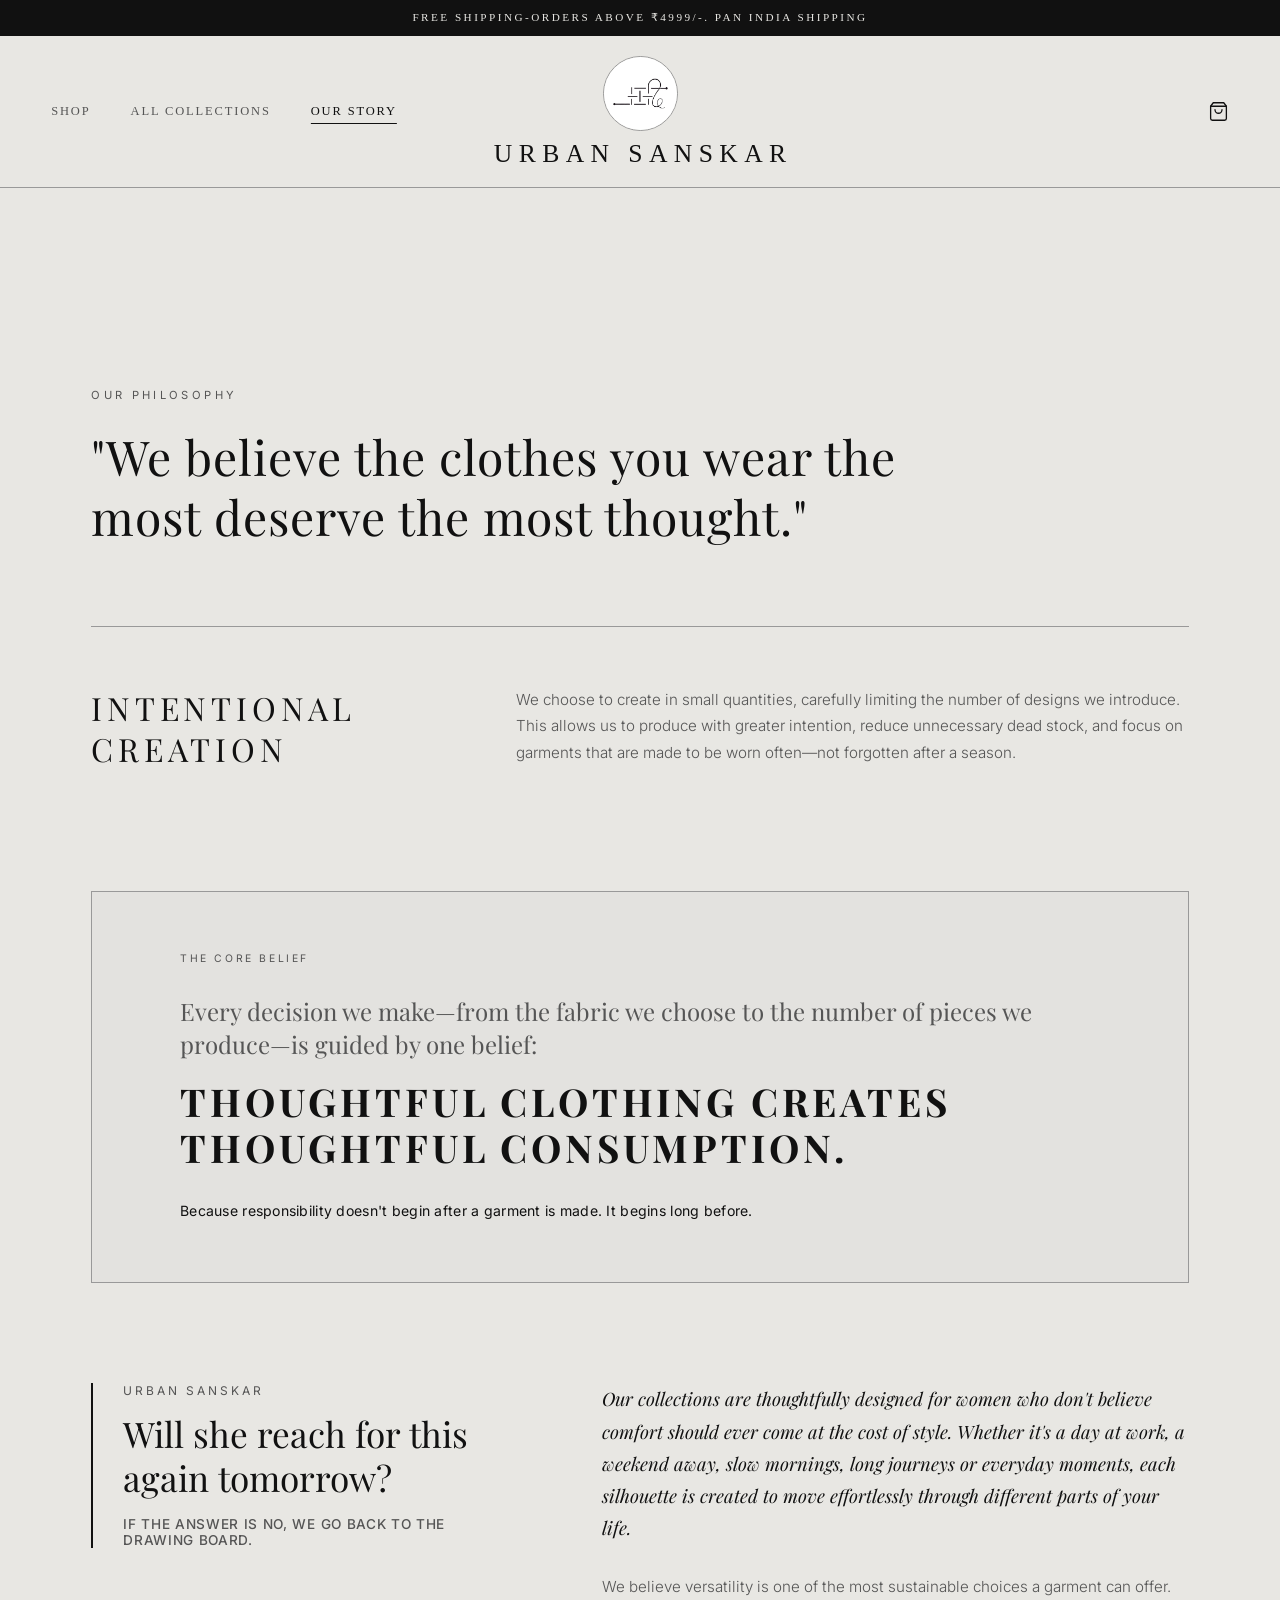
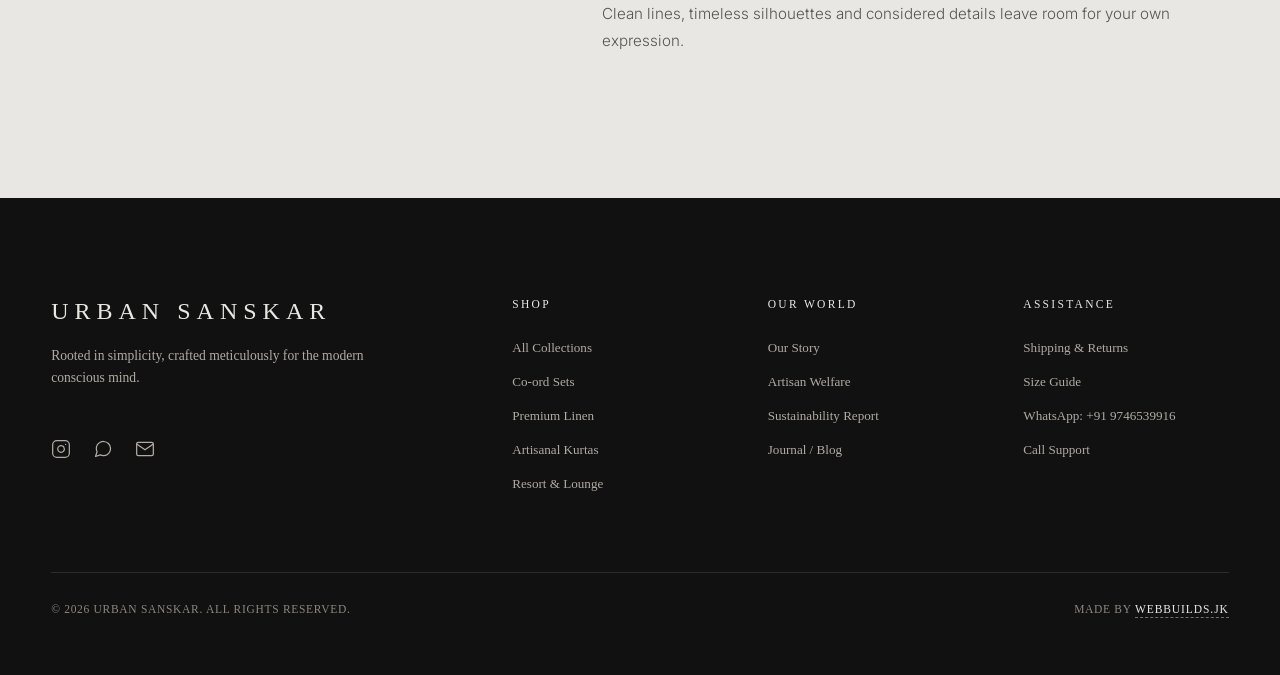
==== about.html @ 0af3c683 "Add files via upload" ====
<!DOCTYPE html>
<html lang="en">

<head>
    <meta charset="UTF-8">
    <meta name="viewport" content="width=device-width, initial-scale=1.0">
    <title>Our Story | Urban Sanskar</title>
    <!-- Core Brand CSS Link (Ensure path is correct) -->
    <link rel="stylesheet" href="style.css">
</head>

<body>

    <!-- 1. Top Luxury Announcement Bar -->
    <div class="announcement-bar">
        <span>FREE SHIPPING-ORDERS ABOVE ₹4999/-. PAN INDIA SHIPPING</span>
    </div>

    <!-- 2. Master Header / Navbar -->
    <header class="main-header">

        <!-- Left Section: Desktop Navigation Links / Mobile Hamburger -->
        <div class="header-col nav-left">
            <!-- Mobile Hamburger (Hidden on Desktop) -->
            <button class="menu-toggle-btn" id="menu-open-btn" aria-label="Open Menu">
                <svg width="24" height="24" viewBox="0 0 24 24" fill="none" stroke="currentColor" stroke-width="1.2">
                    <line x1="4" y1="7" x2="20" y2="7"></line>
                    <line x1="4" y1="12" x2="20" y2="12"></line>
                    <line x1="4" y1="17" x2="20" y2="17"></line>
                </svg>
            </button>

            <!-- Desktop Menu -->
            <nav class="desktop-nav">
                <a href="index.html" class="nav-link">Shop</a>
                <a href="collections.html" class="nav-link">All Collections</a>
                <a href="about.html" class="nav-link active">Our Story</a>
            </nav>
        </div>

        <!-- Center Section: Stacked Circle Logo & Brand Name -->
        <div class="header-col nav-center">
            <div class="brand-identity">
                <div class="logo-circle-container">
                    <img src="logo.jpg" alt="Urban Sanskar Logo" class="brand-logo-img"
                        onerror="this.style.display='none'">
                </div>
                <h1 class="brand-name">URBAN SANSKAR</h1>
            </div>
        </div>

        <!-- Right Section: Clean Single Cart Action Handle -->
        <div class="header-col nav-right">
            <a href="cart.html" class="icon-action-btn cart-toggle-handle" aria-label="Open Shopping Cart"
                style="text-decoration: none; color: inherit; position: relative; display: inline-flex; align-items: center; justify-content: center; background: none; border: none; padding: 0; cursor: pointer;">
                <svg width="21" height="21" viewBox="0 0 24 24" fill="none" stroke="currentColor" stroke-width="1.5"
                    stroke-linecap="round" stroke-linejoin="round">
                    <path d="M6 2L3 6v14a2 2 0 0 0 2 2h14a2 2 0 0 0 2-2V6l-3-4z"></path>
                    <line x1="3" y1="6" x2="21" y2="6"></line>
                    <path d="M16 10a4 4 0 0 1-8 0"></path>
                </svg>
                <span class="cart-badge-dot">0</span>
            </a>
        </div>
    </header>

    <!-- 3. Premium Left-Side Slide Mobile Drawer Overlay Structure -->
    <div class="mobile-drawer-overlay" id="mobile-drawer-overlay"></div>
    <div class="mobile-navigation-drawer" id="mobile-nav-drawer">
        <div class="drawer-header">
            <span class="drawer-title">Menu</span>
            <button class="close-drawer-btn" id="menu-close-btn" aria-label="Close Menu">
                <svg width="24" height="24" viewBox="0 0 24 24" fill="none" stroke="currentColor" stroke-width="1.2">
                    <line x1="18" y1="6" x2="6" y2="18"></line>
                    <line x1="6" y1="6" x2="18" y2="18"></line>
                </svg>
            </button>
        </div>
        <nav class="drawer-links-box">
            <a href="index.html" class="drawer-link">Shop</a>
            <a href="collections.html" class="drawer-link">All Collections</a>
            <a href="about.html" class="drawer-link active">Our Story</a>
            <a href="shipping-returns.html" class="drawer-link">Shipping & Returns</a>
            <a href="size-guide.html" class="drawer-link">Size Guide</a>
        </nav>
        <div class="drawer-footer">
            <p>Rooted in simplicity, crafted for luxury.</p>
        </div>
    </div>

    <!-- MAIN EDITORIAL CONTENT -->
    <main class="about-page-workspace">

        <!-- SECTION 1: EMOTIVE HERO HEADER -->
        <section class="about-hero-editorial-zone">
            <span class="editorial-micro-tag">Our Philosophy</span>
            <h1 class="about-hero-bold-statement">
                "We believe the clothes you wear the most deserve the most thought."
            </h1>
        </section>

        <hr class="editorial-divider">

        <!-- SECTION 2: THE QUANTITY GRID (Asymmetric Text Split Layout) -->
        <section class="about-split-grid-block">
            <div class="grid-left-meta-title">
                <h2>Intentional<br>Creation</h2>
            </div>
            <div class="grid-right-narrative-content">
                <p class="story-body-main-p">
                    We choose to create in small quantities, carefully limiting the number of designs we introduce. This
                    allows us to produce with greater intention, reduce unnecessary dead stock, and focus on garments
                    that are made to be worn often—not forgotten after a season.
                </p>
            </div>
        </section>

        <!-- SECTION 3: THE CORE MANIFESTO (Bold Visual Callout) -->
        <section class="about-manifesto-banner-zone">
            <div class="manifesto-card-frame">
                <span class="manifesto-anchor-label">The Core Belief</span>
                <h3 class="manifesto-core-phrase">
                    Every decision we make—from the fabric we choose to the number of pieces we produce—is guided by one
                    belief:
                </h3>
                <h2 class="manifesto-highlight-punchline">
                    Thoughtful clothing creates thoughtful consumption.
                </h2>
                <p class="manifesto-sub-footer-text">
                    Because responsibility doesn't begin after a garment is made. It begins long before.
                </p>
            </div>
        </section>

        <!-- SECTION 4: THE URBAN SANSKAR QUESTION (Left/Right Contrast Frame) -->
        <section class="about-question-split-container">
            <div class="question-identity-card">
                <span class="brand-signature-callout">Urban Sanskar</span>
                <h2 class="the-daily-question">
                    Will she reach for this again tomorrow?
                </h2>
                <p class="question-action-clause">
                    If the answer is no, we go back to the drawing board.
                </p>
            </div>
            <div class="question-context-narrative">
                <p class="story-body-italic-p">
                    Our collections are thoughtfully designed for women who don't believe comfort should ever come at
                    the cost of style. Whether it's a day at work, a weekend away, slow mornings, long journeys or
                    everyday moments, each silhouette is created to move effortlessly through different parts of your
                    life.
                </p>
                <p class="story-body-main-p">
                    We believe versatility is one of the most sustainable choices a garment can offer. Clean lines,
                    timeless silhouettes and considered details leave room for your own expression.
                </p>
            </div>
        </section>

    </main>

    <footer class="main-footer">
        <div class="footer-grid">

            <div class="footer-col-block brand-brief">
                <h2 class="footer-brand-name">URBAN SANSKAR</h2>
                <p class="footer-tagline">Rooted in simplicity, crafted meticulously for the modern conscious mind.
                </p>

                <div class="footer-social-icons">
                    <a href="https://instagram.com/_urban_sanskar" target="_blank" aria-label="Instagram">
                        <svg width="20" height="20" viewBox="0 0 24 24" fill="none" stroke="currentColor"
                            stroke-width="1.5" stroke-linecap="round" stroke-linejoin="round">
                            <rect x="2" y="2" width="20" height="20" rx="5" ry="5"></rect>
                            <path d="M16 11.37A4 4 0 1 1 12.63 8 4 4 0 0 1 16 11.37z"></path>
                            <line x1="17.5" y1="6.5" x2="17.51" y2="6.5"></line>
                        </svg>
                    </a>

                    <a href="https://wa.me/919746539916" target="_blank" aria-label="WhatsApp">
                        <svg width="20" height="20" viewBox="0 0 24 24" fill="none" stroke="currentColor"
                            stroke-width="1.5" stroke-linecap="round" stroke-linejoin="round">
                            <path
                                d="M21 11.5a8.38 8.38 0 0 1-.9 3.8 8.5 8.5 0 0 1-7.6 4.7 8.38 8.38 0 0 1-3.8-.9L3 21l1.9-5.7a8.38 8.38 0 0 1-.9-3.8 8.5 8.5 0 0 1 4.7-7.6 8.38 8.38 0 0 1 3.8-.9h.5a8.48 8.48 0 0 1 8 8v.5z">
                            </path>
                        </svg>
                    </a>

                    <a href="mailto:info@urbansanskar.in" aria-label="Email">
                        <svg width="20" height="20" viewBox="0 0 24 24" fill="none" stroke="currentColor"
                            stroke-width="1.5" stroke-linecap="round" stroke-linejoin="round">
                            <path d="M4 4h16c1.1 0 2 .9 2 2v12c0 1.1-.9 2-2 2H4c-1.1 0-2-.9-2-2V6c0-1.1.9-2 2-2z">
                            </path>
                            <polyline points="22,6 12,13 2,6"></polyline>
                        </svg>
                    </a>
                </div>
            </div>

            <div class="footer-col-block">
                <h5 class="footer-col-title">Shop</h5>
                <ul class="footer-links-list">
                    <li><a href="collections.html">All Collections</a></li>
                    <!-- Query parameters added to the links -->
                    <li><a href="collections.html?category=coord-sets">Co-ord Sets</a></li>
                    <li><a href="collections.html?category=premium-linen">Premium Linen</a></li>
                    <li><a href="collections.html?category=artisanal-kurtas">Artisanal Kurtas</a></li>
                    <li><a href="collections.html?category=resort-lounge">Resort & Lounge</a></li>
                </ul>
            </div>

            <div class="footer-col-block">
                <h5 class="footer-col-title">Our World</h5>
                <ul class="footer-links-list">
                    <li><a href="about.html">Our Story</a></li>
                    <li><a href="our-world.html#artisans">Artisan Welfare</a></li>
                    <li><a href="our-world.html#sustainability">Sustainability Report</a></li>
                    <li><a href="our-world.html#journal">Journal / Blog</a></li>
                </ul>
            </div>

            <div class="footer-col-block">
                <h5 class="footer-col-title">Assistance</h5>
                <ul class="footer-links-list">
                    <li><a href="shipping-returns.html">Shipping & Returns</a></li>
                    <li><a href="size-guide.html">Size Guide</a></li>
                    <li><a href="https://wa.me/919746539916" target="_blank">WhatsApp: +91 9746539916</a></li>
                    <li><a href="tel:+919746539916">Call Support</a></li>
                </ul>
            </div>

        </div>

        <div class="footer-bottom-bar">
            <p class="footer-copyright">&copy; 2026 Urban Sanskar. All Rights Reserved.</p>
            <p class="footer-agency-credits">
                Made by <a href="https://instagram.com/webbuilds.jk" target="_blank"
                    class="developer-link">webbuilds.jk</a>
            </p>
        </div>
    </footer>


    <script src="app.js"></script>
</body>

</html>
---- style.css ----
/* --- THE ARTISANAL LUXURY DESIGN SYSTEM --- */
@import url('https://fonts.googleapis.com/css2?family=Playfair+Display:ital,wght@0,400;0,500;1,400&family=Inter:wght@300;400;500;600&display=swap');

:root {
    /* Brand Fonts */
    --font-brand-serif: 'Playfair Display', serif;
    /* For that sharp Roman Wordmark look */
    --font-brand-sans: 'Inter', sans-serif;
    /* For clean structural data */

    /* Logo-inspired Color Palette */
    --canvas-bg: #e8e7e3;
    --ink-primary: #111111;
    --ink-secondary: #555555;
    --border-fine: #999999;

}

* {
    margin: 0;
    padding: 0;
    box-sizing: border-box;
}

body {
    background-color: var(--canvas-bg);
    color: var(--ink-primary);
    font-family: var(--font-sans);
    -webkit-font-smoothing: antialiased;
    overflow-x: hidden;
}

button,
a {
    font-family: inherit;
    color: inherit;
    text-decoration: none;
    background: none;
    border: none;
    cursor: pointer;
}

/* --- TOP ANNOUNCEMENT LINE --- */
.announcement-bar {
    background-color: var(--ink-primary);
    color: var(--canvas-bg);
    text-align: center;
    padding: 12px 20px;
    font-size: 0.7rem;
    font-weight: 400;
    letter-spacing: 0.22em;
    line-height: 1;
    border-bottom: 1px solid var(--ink-primary);
}

/* --- THE SYMMETRICAL EDITORIAL HEADER --- */
.main-header {
    display: grid;
    grid-template-columns: 1fr auto 1fr;
    /* Ensures absolute dead centering regardless of element counts */
    align-items: center;
    padding: 20px 4%;
    background-color: var(--canvas-bg);
    border-bottom: 1px solid var(--border-fine);
    position: sticky;
    top: 0;
    z-index: 900;
}

.header-col {
    display: flex;
    align-items: center;
    width: 100%;
}

/* Left Alignments */
.nav-left {
    justify-content: flex-start;
}

.desktop-nav {
    display: flex;
    gap: 40px;
}

.nav-link {
    font-size: 0.78rem;
    text-transform: uppercase;
    letter-spacing: 0.15em;
    font-weight: 400;
    color: var(--ink-secondary);
    position: relative;
    padding: 5px 0;
    transition: color var(--speed-premium);
}

.nav-link:hover,
.nav-link.active {
    color: var(--ink-primary);
}

.nav-link::after {
    content: '';
    position: absolute;
    bottom: 0;
    left: 50%;
    transform: translateX(-50%);
    width: 0;
    height: 1px;
    background-color: var(--ink-primary);
    transition: width var(--speed-premium);
}

.nav-link:hover::after,
.nav-link.active::after {
    width: 100%;
}

/* Center Identity Stack */
.nav-center {
    justify-content: center;
}

.brand-identity {
    display: flex;
    flex-direction: column;
    align-items: center;
    gap: 10px;
    text-align: center;
}

.logo-circle-container {
    width: 75px;
    height: 75px;
    border-radius: 50%;
    border: 1px solid var(--border-fine);
    overflow: hidden;
    background-color: #fff;
    display: flex;
    align-items: center;
    justify-content: center;
    transition: var(--speed-premium);
}

.brand-logo-img {
    width: 100%;
    height: 100%;
    object-fit: cover;
}

.brand-name {
    font-family: var(--font-serif);
    font-size: 1.6rem;
    font-weight: 400;
    letter-spacing: 0.25em;
    line-height: 1;
    margin-right: -0.25em;
    white-space: nowrap;
    transition: var(--speed-premium);
}

/* Right Actions Configuration */
.nav-right {
    justify-content: flex-end;
}

.icon-action-btn {
    position: relative;
    display: flex;
    align-items: center;
    justify-content: center;
    padding: 6px;
    transition: transform var(--speed-premium), color var(--speed-premium);
    color: var(--ink-primary);
}

.icon-action-btn:hover {
    transform: scale(1.04);
    color: var(--ink-secondary);
}

.cart-badge-dot {
    position: absolute;
    top: -2px;
    right: -2px;
    background-color: var(--ink-primary);
    color: var(--canvas-bg);
    font-size: 0.55rem;
    font-weight: 500;
    min-width: 14px;
    height: 14px;
    border-radius: 10px;
    display: flex;
    align-items: center;
    justify-content: center;
    padding: 0 4px;
}

.menu-toggle-btn {
    display: none;
}

/* --- LEFT-SIDE SLIDE DRAWER UI --- */
.mobile-drawer-overlay {
    position: fixed;
    top: 0;
    left: 0;
    width: 100vw;
    height: 100vh;
    background-color: rgba(28, 26, 25, 0.4);
    backdrop-filter: blur(2px);
    z-index: 2000;
    opacity: 0;
    pointer-events: none;
    transition: opacity var(--speed-premium);
}

.mobile-drawer-overlay.is-visible {
    opacity: 1;
    pointer-events: auto;
}

.mobile-navigation-drawer {
    position: fixed;
    top: 0;
    left: -100%;
    width: 85vw;
    max-width: 360px;
    height: 100vh;
    background-color: var(--canvas-bg);
    z-index: 2100;
    display: flex;
    flex-direction: column;
    padding: 40px 30px;
    box-shadow: 10px 0 40px rgba(0, 0, 0, 0.03);
    transition: left var(--speed-premium);
}

.mobile-navigation-drawer.is-open {
    left: 0;
}

.drawer-header {
    display: flex;
    justify-content: space-between;
    align-items: center;
    margin-bottom: 60px;
    border-bottom: 1px solid var(--border-fine);
    padding-bottom: 15px;
}

.drawer-title {
    font-size: 0.75rem;
    text-transform: uppercase;
    letter-spacing: 0.15em;
    color: var(--ink-secondary);
}

.close-drawer-btn {
    padding: 5px;
    color: var(--ink-primary);
}

.drawer-links-box {
    display: flex;
    flex-direction: column;
    gap: 32px;
}

.drawer-link {
    font-family: var(--font-serif);
    font-size: 1.8rem;
    font-weight: 300;
    letter-spacing: 0.05em;
    color: var(--ink-secondary);
    transition: color var(--speed-premium), padding-left var(--speed-premium);
}

.drawer-link:hover,
.drawer-link.active {
    color: var(--ink-primary);
    padding-left: 8px;
}

.drawer-footer {
    margin-top: auto;
    border-top: 1px solid var(--border-fine);
    padding-top: 20px;
    font-size: 0.75rem;
    font-style: italic;
    font-family: var(--font-serif);
    color: var(--ink-secondary);
}

/* --- HARDCORE MOBILE RESPONSIVENESS MATRIX --- */
@media (max-width: 868px) {
    .main-header {
        grid-template-columns: 1fr auto 1fr;
        padding: 16px 4%;
    }

    .desktop-nav {
        display: none;
    }

    .menu-toggle-btn {
        display: flex;
        justify-content: flex-start;
        padding: 6px;
    }

    .brand-name {
        font-size: 1.15rem;
        letter-spacing: 0.2em;
        margin-right: -0.2em;
    }

    .logo-circle-container {
        width: 55px;
        height: 55px;
    }
}

/* Hero-section */
/* --- LUXURY CINEMATIC HERO SECTION --- */
.hero-section {
    position: relative;
    width: 100%;
    height: calc(100vh - 116px);
    /* Perfect height balancing the navbar space */
    background-color: var(--ink-primary);
    overflow: hidden;
}

.hero-layer {
    position: absolute;
    top: 0;
    left: 0;
    width: 100%;
    height: 100%;
    overflow: hidden;
}

.hero-img {
    width: 100%;
    height: 100%;
    object-fit: cover;
    object-position: center;
}

/* Elegant soft dark layer so text remains highly readable */
.hero-overlay-darkness {
    position: absolute;
    top: 0;
    left: 0;
    width: 100%;
    height: 100%;
    background: linear-gradient(to bottom, rgba(28, 26, 25, 0.2), rgba(28, 26, 25, 0.45));
}

/* Base Layer stays grounded */
.layer-base {
    z-index: 10;
}

/* Product Layer - Initially completely tucked away to the left edge */
.layer-product {
    z-index: 20;
    transform: translateX(-100%);
    /* 2.5 seconds silk transition utilizing high-end cubic bezier */
    transition: transform 2.5s cubic-bezier(0.16, 1, 0.3, 1);
    will-change: transform;
    /* Preps GPU for elite performance */
}

/* Trigger class pushed via JS on load */
.hero-section.is-activated .layer-product {
    transform: translateX(0);
    /* Smoothly slides in and locks */
}

/* Typography Editorial Overlay Wrapper */
.hero-content-wrapper {
    position: absolute;
    bottom: 12%;
    left: 8%;
    z-index: 30;
    display: flex;
    flex-direction: column;
    align-items: flex-start;
    max-width: 600px;

    /* Initially invisible */
    opacity: 0;
    transform: translateY(30px);
    /* Waits 2.3 seconds for the slide animation to finish before fading in */
    transition: opacity 1.5s cubic-bezier(0.16, 1, 0.3, 1), transform 1.5s cubic-bezier(0.16, 1, 0.3, 1);
    transition-delay: 2.3s;
    will-change: opacity, transform;
}

/* When hero activates, content transitions flawlessly */
.hero-section.is-activated .hero-content-wrapper {
    opacity: 1;
    transform: translateY(0);
}

.hero-subtitle {
    font-size: 0.75rem;
    text-transform: uppercase;
    letter-spacing: 0.3em;
    color: var(--canvas-bg);
    margin-bottom: 12px;
    font-weight: 300;
}

.hero-title {
    font-family: var(--font-serif);
    font-size: 3.5rem;
    font-weight: 300;
    color: var(--canvas-bg);
    line-height: 1.15;
    margin-bottom: 30px;
    letter-spacing: 0.02em;
}

/* The Minimalist Premium CTA Button */
.hero-discover-btn {
    font-size: 0.75rem;
    text-transform: uppercase;
    letter-spacing: 0.2em;
    color: var(--canvas-bg);
    padding: 16px 36px;
    border: 1px solid rgba(250, 249, 245, 0.3);
    background-color: rgba(28, 26, 25, 0.2);
    backdrop-filter: blur(4px);
    transition: background-color 0.4s ease, border-color 0.4s ease, transform 0.4s ease;
}

.hero-discover-btn:hover {
    background-color: var(--canvas-bg);
    color: var(--ink-primary);
    border-color: var(--canvas-bg);
    transform: translateY(-2px);
}

/* --- MOBILE TIMINGS AND LAYOUT OPTIMIZATION --- */
@media (max-width: 868px) {
    .hero-section {
        height: calc(100vh - 101px);
        /* Recalibrated to fit responsive header heights */
    }

    .hero-content-wrapper {
        bottom: 8%;
        left: 6%;
        right: 6%;
    }

    .hero-title {
        font-size: 2.2rem;
        margin-bottom: 24px;
    }

    .hero-discover-btn {
        width: 100%;
        text-align: center;
        padding: 14px 24px;
    }
}

/* --- EDITORIAL MINIMAL CATEGORIES LAYOUT --- */

/* Intro Header System */
.category-section-intro {
    text-align: center;
    padding: 100px 4% 60px 4%;
    background-color: var(--canvas-bg);
}

.intro-sub {
    font-size: 0.7rem;
    text-transform: uppercase;
    letter-spacing: 0.25em;
    color: var(--ink-secondary);
    display: block;
    margin-bottom: 12px;
}

.intro-main-heading {
    font-family: var(--font-serif);
    font-size: 2.2rem;
    font-weight: 400;
    color: var(--ink-primary);
    letter-spacing: 0.03em;
}

/* Master Category Grid Mechanics */
.editorial-categories-container {
    max-width: 1300px;
    margin: 0 auto;
    padding: 0 4% 120px 4%;
    display: flex;
    flex-direction: column;
    gap: 140px;
    /* Expansive upscale row spacing */
    background-color: var(--canvas-bg);
}

.editorial-category-row {
    display: flex;
    align-items: center;
    justify-content: space-between;
    gap: 10%;
    /* Huge airy column gap */
}

/* Row Alternator Trigger Rule */
.editorial-category-row.row-inverted {
    flex-direction: row-reverse;
    /* Flips placement smoothly on desktop viewports */
}

/* Image Presentation Layer */
.cat-image-wrapper {
    flex: 1;
    max-width: 50%;
    height: 620px;
    /* Editorial portrait container depth */
    overflow: hidden;
    border: 1px solid var(--border-fine);
    background-color: #f5f2eb;
}

.cat-display-img {
    width: 100%;
    height: 100%;
    object-fit: cover;
    object-position: center;
    transition: transform 0.8s cubic-bezier(0.16, 1, 0.3, 1);
}

/* Micro-interaction zoom effect */
.cat-image-wrapper:hover .cat-display-img {
    transform: scale(1.03);
}

/* Typography Data Layout */
.cat-info-wrapper {
    flex: 1;
    max-width: 40%;
    display: flex;
    flex-direction: column;
    align-items: flex-start;
}

.cat-count {
    font-size: 0.65rem;
    color: var(--ink-secondary);
    letter-spacing: 0.2em;
    margin-bottom: 16px;
    font-weight: 500;
}

.cat-title {
    font-family: var(--font-serif);
    font-size: 2.6rem;
    font-weight: 300;
    color: var(--ink-primary);
    margin-bottom: 20px;
    letter-spacing: 0.02em;
}

.cat-description {
    font-size: 0.9rem;
    line-height: 1.7;
    color: var(--ink-secondary);
    margin-bottom: 36px;
    font-weight: 300;
}

/* Elite Minimalist Call to Action Handles */
.cat-action-link-btn {
    font-size: 0.75rem;
    text-transform: uppercase;
    letter-spacing: 0.15em;
    font-weight: 500;
    color: var(--ink-primary);
    padding: 4px 0 8px 0;
    border-bottom: 1px solid var(--ink-primary);
    transition: color 0.3s ease, border-color 0.3s ease, padding-left 0.3s ease;
}

.cat-action-link-btn:hover {
    color: var(--ink-secondary);
    border-color: var(--border-fine);
    padding-left: 6px;
    /* High-end horizontal micro shift indicator */
}

/* --- ADAPTIVE RESPONSIVENESS (MOBILE BREAKDOWN MATRIX) --- */
@media (max-width: 992px) {
    .cat-image-wrapper {
        height: 480px;
    }

    .cat-title {
        font-size: 2.1rem;
    }
}

@media (max-width: 868px) {
    .category-section-intro {
        padding: 70px 6% 40px 6%;
    }

    .intro-main-heading {
        font-size: 1.7rem;
        line-height: 1.3;
    }

    .editorial-categories-container {
        gap: 80px;
        padding-bottom: 80px;
    }

    /* Completely bypasses desktop structures to force perfect layout symmetry on phone screens */
    .editorial-category-row,
    .editorial-category-row.row-inverted {
        flex-direction: column;
        /* Stacks image straight over info content cards */
        gap: 24px;
    }

    .cat-image-wrapper,
    .cat-info-wrapper {
        max-width: 100%;
        flex: none;
        width: 100%;
    }

    .cat-image-wrapper {
        height: 420px;
        /* Perfect golden ratio portrait scaling on mobile viewports */
    }

    .cat-info-wrapper {
        padding: 0 10px;
    }

    .cat-title {
        font-size: 1.8rem;
        margin-bottom: 12px;
    }

    .cat-description {
        font-size: 0.85rem;
        margin-bottom: 24px;
        line-height: 1.6;
    }
}

/* --- PREMIUM LOOKBOOK BEST SELLERS SLIDER --- */
.best-sellers-section {
    background-color: var(--canvas-bg);
    padding: 60px 0 120px 0;
    /* Left padding is 0 to let the track touch screen edge on overflow scroll */
    overflow: hidden;
}

.slider-header-wrapper {
    display: flex;
    justify-content: space-between;
    align-items: flex-end;
    padding: 0 4% 40px 4%;
    /* Kept safe horizontal margins for headers align alignment */
}

.slider-main-heading {
    font-family: var(--font-serif);
    font-size: 2.2rem;
    font-weight: 400;
    color: var(--ink-primary);
    letter-spacing: 0.02em;
    margin-top: 4px;
}

.slider-arrow-controls {
    display: flex;
    gap: 16px;
}

.slider-arrow-btn {
    width: 44px;
    height: 44px;
    border-radius: 50%;
    border: 1px solid var(--border-fine);
    display: flex;
    align-items: center;
    justify-content: center;
    color: var(--ink-primary);
    transition: background-color 0.3s ease, border-color 0.3s ease;
}

.slider-arrow-btn:hover {
    background-color: var(--ink-primary);
    color: var(--canvas-bg);
    border-color: var(--ink-primary);
}

/* Master Scroll Horizontal Window Track */
.product-slider-track {
    display: flex;
    gap: 30px;
    overflow-x: auto;
    padding: 0 4% 20px 4%;
    /* Right/Left padding preserves luxury alignment on track starts */
    scroll-snap-type: x mandatory;
    /* Native smooth hardware level scroll physics lock */
    scroll-behavior: smooth;
    scrollbar-width: none;
    /* Modern Firefox hide scrollbar */
}

/* Hide standard Webkit scroll bars to maintain expensive aesthetic view */
.product-slider-track::-webkit-scrollbar {
    display: none;
}

/* Premium Card Architecture */
.product-card {
    flex: 0 0 22%;
    /* Displays roughly 4 cards clean on standard large screens */
    min-width: 280px;
    scroll-snap-align: start;
    /* Locks perfectly onto viewport start coordinates when scrolled */
    display: flex;
    flex-direction: column;
    gap: 16px;
}

.prod-image-holder {
    position: relative;
    width: 100%;
    height: 400px;
    /* Sharp clean editorial frame ratio */
    overflow: hidden;
    background-color: #f5f2eb;
    border: 1px solid var(--border-fine);
}

.prod-main-img {
    width: 100%;
    height: 100%;
    object-fit: cover;
    object-position: center;
    transition: transform 0.7s cubic-bezier(0.16, 1, 0.3, 1);
}

/* Slow fashion micro lift on hover */
.product-card:hover .prod-main-img {
    transform: scale(1.04);
}

.prod-status-tag {
    position: absolute;
    top: 12px;
    left: 12px;
    background-color: var(--canvas-bg);
    color: var(--ink-primary);
    font-size: 0.6rem;
    text-transform: uppercase;
    letter-spacing: 0.15em;
    padding: 6px 12px;
    border: 1px solid var(--border-fine);
    font-weight: 500;
}

/* Metadata Text Layers */
.prod-details-meta {
    display: flex;
    flex-direction: column;
    gap: 6px;
}

.prod-display-name {
    font-family: var(--font-sans);
    font-size: 0.88rem;
    font-weight: 400;
    color: var(--ink-primary);
    letter-spacing: 0.01em;
    line-height: 1.4;
}

.prod-display-price {
    font-family: var(--font-sans);
    font-size: 0.85rem;
    color: var(--ink-secondary);
    font-weight: 300;
}

/* --- ADAPTIVE RESPONSIVE TRACK MODAL CHANGES --- */
@media (max-width: 1024px) {
    .product-card {
        flex: 0 0 32%;
        /* Fits 3 clean cards on tablets */
    }
}

@media (max-width: 768px) {
    .best-sellers-section {
        padding: 40px 0 80px 0;
    }

    .slider-header-wrapper {
        padding-bottom: 24px;
    }

    .slider-main-heading {
        font-size: 1.7rem;
    }

    .slider-arrow-controls {
        display: none;
        /* Hidden on mobile devices since user naturally uses touch swipes (UX standard) */
    }

    .product-slider-track {
        gap: 16px;
        /* Tighter margins on phone display grids */
    }

    .product-card {
        flex: 0 0 68%;
        /* Keeps partial card preview visible to prompt continuous horizontal swiping */
        min-width: 240px;
    }

    .prod-image-holder {
        height: 320px;
        /* Reduced box height ratio on phone frames */
    }
}

/* --- BRAND CORE VALUES GRID --- */
.brand-values-section {
    background-color: #f5f2eb;
    /* Slightly deeper organic tint to break section monotony */
    padding: 90px 4%;
    border-top: 1px solid var(--border-fine);
    border-bottom: 1px solid var(--border-fine);
}

.values-grid {
    max-width: 1200px;
    margin: 0 auto;
    display: grid;
    grid-template-columns: repeat(3, 1fr);
    gap: 60px;
}

.value-card {
    display: flex;
    flex-direction: column;
    align-items: flex-start;
}

.value-icon {
    font-size: 1.2rem;
    color: var(--ink-primary);
    margin-bottom: 20px;
}

.value-title {
    font-family: var(--font-serif);
    font-size: 1.4rem;
    font-weight: 400;
    color: var(--ink-primary);
    margin-bottom: 14px;
    letter-spacing: 0.01em;
}

.value-text {
    font-size: 0.88rem;
    line-height: 1.6;
    color: var(--ink-secondary);
    font-weight: 300;
}

/* --- THE INNER CIRCLE NEWSLETTER SECTION --- */
.newsletter-section {
    background-color: var(--canvas-bg);
    padding: 120px 4%;
    text-align: center;
}



.newsletter-content-box {
    max-width: 580px;
    margin: 0 auto;
    display: flex;
    flex-direction: column;
    align-items: center;
}

.news-sub {
    font-size: 0.65rem;
    text-transform: uppercase;
    letter-spacing: 0.25em;
    color: var(--ink-secondary);
    margin-bottom: 16px;
}

.news-title {
    font-family: var(--font-serif);
    font-size: 2.4rem;
    font-weight: 300;
    color: var(--ink-primary);
    margin-bottom: 16px;
    letter-spacing: 0.02em;
}

.news-desc {
    font-size: 0.9rem;
    line-height: 1.6;
    color: var(--ink-secondary);
    margin-bottom: 40px;
    font-weight: 300;
}

/* Luxury Input Field Form Logic */
.newsletter-form {
    display: flex;
    width: 100%;
    border-bottom: 1px solid var(--ink-primary);
    padding-bottom: 8px;
}

.news-input {
    flex: 1;
    background: none;
    border: none;
    outline: none;
    font-family: var(--font-sans);
    font-size: 0.9rem;
    color: var(--ink-primary);
    padding: 8px 0;
    font-weight: 300;
}

.news-input::placeholder {
    color: #a09a93;
}

.news-submit-btn {
    font-size: 0.7rem;
    text-transform: uppercase;
    letter-spacing: 0.2em;
    font-weight: 500;
    color: var(--ink-primary);
    padding: 12px 24px;
    transition: color 0.3s ease, transform 0.3s ease;
    cursor: pointer;
    width: 100%;
    max-width: 300px;
    box-sizing: border-box;
     display: inline-block;
    text-align: center;
}


.news-submit-btn:hover {
    color: var(--ink-secondary);
    transform: translateX(4px);
}

/* --- THE MASTER EDITORIAL FOOTER --- */
.main-footer {
    background-color: var(--ink-primary);
    color: var(--canvas-bg);
    padding: 100px 4% 60px 4%;
}

.footer-grid {
    max-width: 1300px;
    margin: 0 auto;
    display: grid;
    grid-template-columns: 2fr 1fr 1fr 1fr;
    /* Brand column gets double width for visual weight */
    gap: 50px;
}

.brand-brief {
    display: flex;
    flex-direction: column;
    align-items: flex-start;
    padding-right: 15%;
}

.footer-brand-name {
    font-family: var(--font-serif);
    font-size: 1.5rem;
    font-weight: 400;
    letter-spacing: 0.25em;
    margin-bottom: 20px;
}

.footer-tagline {
    font-size: 0.85rem;
    line-height: 1.6;
    color: #b0aba4;
    /* Muted contrast on dark backdrop */
    font-weight: 300;
    margin-bottom: 40px;
}

.footer-col-title {
    font-size: 0.72rem;
    text-transform: uppercase;
    letter-spacing: 0.2em;
    font-weight: 500;
    color: var(--canvas-bg);
    margin-bottom: 28px;
}

.footer-links-list {
    list-style: none;
    display: flex;
    flex-direction: column;
    gap: 16px;
}

.footer-links-list a {
    font-size: 0.82rem;
    color: #b0aba4;
    font-weight: 300;
    transition: color 0.3s ease, padding-left 0.3s ease;
}

.footer-links-list a:hover {
    color: var(--canvas-bg);
    padding-left: 4px;
}

/* --- HOVER MATRICES FOR FOOTER RESPONSIVENESS --- */
@media (max-width: 992px) {
    .footer-grid {
        grid-template-columns: repeat(2, 1fr);
        /* 2x2 layout matrix on smaller desktop wrappers */
        gap: 60px;
    }

    .brand-brief {
        padding-right: 0;
    }
}

@media (max-width: 768px) {
    .brand-values-section {
        padding: 60px 6%;
    }

    .values-grid {
        grid-template-columns: 1fr;
        /* Stacks completely into standard single stream */
        gap: 40px;
    }

    .newsletter-section {
        padding: 80px 6%;
    }

    .news-title {
        font-size: 1.9rem;
    }

    .main-footer {
        padding: 60px 6% 40px 6%;
    }

    .footer-grid {
        grid-template-columns: 1fr;
        /* Fully linear stacks on touch viewports */
        gap: 40px;
    }

    .footer-brand-name {
        margin-bottom: 12px;
    }

    .footer-tagline {
        margin-bottom: 24px;
    }

    .footer-col-title {
        margin-bottom: 16px;
    }
}

/* --- EXTENDED LUXURY FOOTER ADDITIONS --- */

/* Social Icon Matrix Setup */
.footer-social-icons {
    display: flex;
    gap: 22px;
    margin-top: 10px;
}

.footer-social-icons a {
    color: #b0aba4;
    display: inline-flex;
    align-items: center;
    justify-content: center;
    transition: color 0.4s cubic-bezier(0.16, 1, 0.3, 1), transform 0.4s cubic-bezier(0.16, 1, 0.3, 1);
}

/* Sophisticated lift up interaction on social icons */
.footer-social-icons a:hover {
    color: var(--canvas-bg);
    transform: translateY(-3px);
}

/* Absolute Bottom Row Isolation Strip */
.footer-bottom-bar {
    max-width: 1300px;
    margin: 80px auto 0 auto;
    padding-top: 30px;
    border-top: 1px solid #2e2b29;
    /* Faint clean separator line inside dark canvas */
    display: flex;
    justify-content: space-between;
    align-items: center;
    flex-wrap: wrap;
    gap: 20px;
}

.footer-copyright,
.footer-agency-credits {
    font-size: 0.72rem;
    color: #8c867e;
    letter-spacing: 0.06em;
    text-transform: uppercase;
}

/* Signature Brand Developer Link Profile Link Accentuation */
.developer-link {
    color: var(--canvas-bg) !important;
    font-weight: 500;
    letter-spacing: 0.08em;
    border-bottom: 1px dashed rgba(250, 249, 245, 0.4);
    padding-bottom: 2px;
    transition: color 0.3s ease, border-color 0.3s ease;
}

.developer-link:hover {
    color: #b0aba4 !important;
    border-color: transparent;
}

/* --- MOBILE MATRIX CALIBRATIONS FOR BOTTOM STRIP --- */
@media (max-width: 768px) {
    .brand-brief {
        align-items: center;
        text-align: center;
    }

    .footer-social-icons {
        justify-content: center;
        margin-bottom: 10px;
    }

    .footer-bottom-bar {
        margin-top: 50px;
        flex-direction: column;
        /* Stacks copyright cleanly vertically stacked on center phone screens */
        text-align: center;
        gap: 12px;
    }
}

/* ==========================================================================
   MASTER PRODUCT DETAIL PAGE WORKSPACE (Clean & Fixed)
   ========================================================================== */

/* 1. DESKTOP BASELINE LAYOUT */
.product-detail-container {
    max-width: 1300px;
    margin: 40px auto 0 auto;
    padding: 60px 4% 100px 4%;
    display: flex;
    gap: 6%;
    background-color: var(--canvas-bg);
}

/* LEFT COL: GALLERY SYSTEM */
.product-gallery-wing {
    flex: 1.2;
    display: flex;
    gap: 20px;
    height: 700px;
}

.thumbnail-stack {
    display: flex;
    flex-direction: column;
    gap: 12px;
    width: 90px;
}

.thumb-img {
    width: 100%;
    height: 115px;
    object-fit: cover;
    border: 1px solid var(--border-fine);
    cursor: pointer;
    opacity: 0.6;
    transition: opacity 0.3s ease, border-color 0.3s ease;
}

.thumb-img:hover,
.thumb-img.active {
    opacity: 1;
    border-color: var(--ink-primary);
}

.main-stage-frame {
    flex: 1;
    height: 100%;
    border: 1px solid var(--border-fine);
    overflow: hidden;
    background-color: #f5f2eb;
}

#stage-display-img {
    width: 100%;
    height: 100%;
    object-fit: cover;
    object-position: center;
}

/* RIGHT COL: CONVERSION CONTENT PANEL */
.product-info-panel-wing {
    flex: 1;
    display: flex;
    flex-direction: column;
    align-items: flex-start;
}

.panel-brand-tag {
    font-size: 0.65rem;
    text-transform: uppercase;
    letter-spacing: 0.2em;
    color: var(--ink-secondary);
    margin-bottom: 12px;
}

.panel-product-title {
    font-family: var(--font-serif);
    font-size: 2.6rem;
    font-weight: 300;
    color: var(--ink-primary);
    line-height: 1.2;
    margin-bottom: 16px;
    letter-spacing: 0.01em;
}

.panel-price-row {
    display: flex;
    align-items: baseline;
    gap: 16px;
    margin-bottom: 24px;
}

.current-price {
    font-size: 1.5rem;
    font-weight: 400;
    color: var(--ink-primary);
}

.tax-disclaimer {
    font-size: 0.75rem;
    color: #a09a93;
    font-weight: 300;
}

.fine-separator {
    width: 100%;
    border: none;
    border-top: 1px solid var(--border-fine);
    margin-bottom: 24px;
}

.panel-description {
    font-size: 0.92rem;
    line-height: 1.7;
    color: var(--ink-secondary);
    font-weight: 300;
    margin-bottom: 40px;
}

/* SIZE CHIPS DESIGN (DESKTOP) */
.size-selector-zone {
    width: 100%;
    margin-bottom: 40px;
}

.size-zone-header {
    display: flex;
    justify-content: space-between;
    width: 100%;
    margin-bottom: 14px;
}

.selector-label {
    font-size: 0.75rem;
    text-transform: uppercase;
    letter-spacing: 0.1em;
    font-weight: 500;
}

.size-guide-trigger-btn {
    font-size: 0.75rem;
    color: var(--ink-secondary);
    text-decoration: underline;
    background: none;
    border: none;
    cursor: pointer;
}

.size-options-wrapper {
    display: flex;
    gap: 12px;
    flex-wrap: wrap;
}

.size-chip-btn {
    min-width: 54px;
    height: 44px;
    background-color: transparent;
    border: 1px solid var(--border-fine);
    font-family: var(--font-sans);
    font-size: 0.8rem;
    color: var(--ink-primary);
    display: flex;
    align-items: center;
    justify-content: center;
    transition: all 0.3s cubic-bezier(0.16, 1, 0.3, 1);
    cursor: pointer;
}

.size-chip-btn:hover,
.size-chip-btn.active {
    background-color: var(--ink-primary);
    color: var(--canvas-bg);
    border-color: var(--ink-primary);
}

/* BUTTONS STANDARD ACTION DESIGN (DESKTOP) */
.purchase-action-system {
    display: flex;
    gap: 16px;
    width: 100%;
    margin-bottom: 40px;
}

.purchase-action-system button {
    flex: 1;
    height: 56px;
    font-size: 0.8rem;
    text-transform: uppercase;
    letter-spacing: 0.15em;
    font-weight: 500;
    cursor: pointer;
    transition: all 0.3s ease;
}

.btn-outline-dark {
    background-color: transparent;
    border: 1px solid var(--ink-primary);
    color: var(--ink-primary);
}

.btn-outline-dark:hover {
    background-color: rgba(28, 26, 25, 0.04);
}

.btn-solid-dark {
    background-color: var(--ink-primary);
    border: 1px solid var(--ink-primary);
    color: var(--canvas-bg);
}

.btn-solid-dark:hover {
    background-color: #2e2b29;
}

/* ACCORDION SYSTEM WITH DOWN-ARROW LOGIC (UNIVERSAL) */
.specs-accordion-block {
    width: 100%;
    border-top: 1px solid var(--border-fine);
}

.specs-accordion-block details {
    border-bottom: 1px solid var(--border-fine);
    padding: 16px 0;
}

.specs-accordion-block summary {
    font-size: 0.8rem;
    text-transform: uppercase;
    letter-spacing: 0.1em;
    font-weight: 500;
    color: var(--ink-primary);
    cursor: pointer;
    list-style: none;
    display: flex;
    justify-content: space-between;
    align-items: center;
}

/* Down Arrow Set */
.specs-accordion-block summary::after {
    content: '↓';
    font-size: 1rem;
    font-weight: 300;
    color: var(--ink-secondary);
    transition: opacity 0.2s ease, transform 0.2s ease;
}

/* Open hone pr arrow gayab */
.specs-accordion-block details[open] summary::after {
    content: '';
    opacity: 0;
}

.specs-accordion-block p {
    font-size: 0.85rem;
    color: var(--ink-secondary);
    line-height: 1.6;
    margin-top: 12px;
    font-weight: 300;
}

.recommendations-carousel-section {
    border-top: 1px solid var(--border-fine);
    padding-top: 80px;
}


/* ==========================================================================
   2. ISOLATED RESPONSIVE BREAKPOINTS (NO DESKTOP LEAKS)
   ========================================================================== */

@media (max-width: 992px) {
    .product-detail-container {
        flex-direction: column;
        gap: 40px;
        padding-top: 20px;
    }

    .product-gallery-wing {
        height: 540px;
    }
}

@media (max-width: 600px) {
    .product-gallery-wing {
        flex-direction: column-reverse;
        height: auto;
    }

    .main-stage-frame {
        height: 400px;
    }

    .thumbnail-stack {
        flex-direction: row;
        width: 100%;
        overflow-x: auto;
    }

    .thumb-img {
        width: 70px;
        height: 70px;
        flex-shrink: 0;
    }

    .panel-product-title {
        font-size: 2rem;
    }

    /* PREMIUM MOBILE BUTTONS DEPTH MATRICES */
    .purchase-action-system {
        flex-direction: column;
        gap: 14px;
        width: 100%;
        margin-top: 10px;
    }

    .purchase-action-system button {
        height: 58px;
        border-radius: 4px;
        font-size: 0.85rem;
        letter-spacing: 0.18em;
    }

    .btn-outline-dark {
        background-color: #faf9f5 !important;
        border: 1.5px solid var(--ink-primary) !important;
        color: var(--ink-primary) !important;
        box-shadow: 0 2px 8px rgba(0, 0, 0, 0.03);
    }

    .btn-solid-dark {
        background-color: var(--ink-primary) !important;
        border: none !important;
        color: var(--canvas-bg) !important;
        box-shadow: 0 4px 16px rgba(28, 26, 25, 0.25);
    }

    .purchase-action-system button:active {
        transform: scale(0.98);
        box-shadow: 0 2px 4px rgba(0, 0, 0, 0.1);
    }
}


/* Fixes */

.panel-product-title,
.slider-main-heading,
.section-main-title {
    font-family: var(--font-brand-serif);
    font-weight: 400;
    color: var(--ink-primary);
    text-transform: uppercase;

    /* Logo spacing replication */
    letter-spacing: 0.22em;
    /* Gives that exact majestic, wide luxury look */
    line-height: 1.3;
    text-align: left;
}

.panel-product-title {
    font-size: 2.2rem;
    /* Balanced size for high-end editorial feel */
    margin-bottom: 18px;
}

/* --- PRICE & SUBDATA (Clean & Structured like the left side of the logo) --- */
.current-price {
    font-family: var(--font-brand-sans);
    font-size: 1.4rem;
    font-weight: 400;
    letter-spacing: 0.05em;
    color: var(--ink-primary);
}

.panel-brand-tag {
    font-family: var(--font-brand-sans);
    font-size: 0.7rem;
    text-transform: uppercase;
    letter-spacing: 0.3em;
    /* Stretched tracking */
    color: var(--ink-secondary);
    margin-bottom: 8px;
}

/* --- NAVIGATION & BUTTON LINKS --- */
.nav-link-item,
.selector-label,
.specs-accordion-block summary {
    font-family: var(--font-brand-sans);
    font-size: 0.78rem;
    text-transform: uppercase;
    letter-spacing: 0.18em;
    font-weight: 500;
    color: var(--ink-primary);
}

/* --- BODY COPY (Elegant, legible, and organic like the thread loop) --- */
.panel-description,
.specs-accordion-block p {
    font-family: var(--font-brand-serif);
    font-style: italic;
    /* Matches the literary/poetic quotes in their feed */
    font-size: 1.05rem;
    line-height: 1.7;
    color: var(--ink-secondary);
    font-weight: 400;
}

/* --- BUTTONS: LINEAR DESIGN TWIST (Logo Grid Concept) --- */
.purchase-action-system button {
    font-family: var(--font-brand-sans);
    text-transform: uppercase;
    letter-spacing: 0.2em;
    font-weight: 500;
    font-size: 0.8rem;
    border-radius: 0px !important;
    /* Sharp angles match the logo's loom lines */
    height: 56px;
    transition: all 0.3s ease;
}


/* ==========================================================================
   OUR STORY / ABOUT US EDITORIAL ARCHITECTURE
   ========================================================================== */

.about-page-workspace {
    max-width: 1200px;
    margin: 80px auto 0 auto;
    /* Keeps clear of the navbar layout */
    padding: 60px 4% 120px 4%;
    background-color: var(--canvas-bg);
    box-sizing: border-box;
}

/* 1. HERO PHILOSOPHY ZONE */
.about-hero-editorial-zone {
    padding: 60px 0;
    max-width: 900px;
}

.editorial-micro-tag {
    font-family: var(--font-brand-sans);
    font-size: 0.7rem;
    text-transform: uppercase;
    letter-spacing: 0.3em;
    color: var(--ink-secondary);
    display: block;
    margin-bottom: 24px;
}

.about-hero-bold-statement {
    font-family: var(--font-brand-serif);
    font-size: 3rem;
    font-weight: 400;
    color: var(--ink-primary);
    line-height: 1.25;
    letter-spacing: 0.02em;
}

.editorial-divider {
    border: none;
    border-top: 1px solid var(--border-fine);
    margin: 20px 0 60px 0;
}

/* 2. ASYMMETRIC SPLIT GRID */
.about-split-grid-block {
    display: flex;
    gap: 8%;
    margin-bottom: 100px;
    align-items: flex-start;
}

.grid-left-meta-title {
    flex: 1;
}

.grid-left-meta-title h2 {
    font-family: var(--font-brand-serif);
    font-size: 2rem;
    text-transform: uppercase;
    letter-spacing: 0.15em;
    line-height: 1.3;
    font-weight: 400;
    color: var(--ink-primary);
}

.grid-right-narrative-content {
    flex: 2;
}

.story-body-main-p {
    font-family: var(--font-brand-sans);
    font-size: 0.95rem;
    line-height: 1.75;
    color: var(--ink-secondary);
    font-weight: 300;
    margin-bottom: 24px;
}

/* 3. CORE MANIFESTO BOX BLOCK */
.about-manifesto-banner-zone {
    width: 100%;
    border: 1px solid var(--border-fine);
    background-color: rgba(25, 25, 25, 0.02);
    /* Very faint background tint for grounding */
    padding: 60px 8%;
    margin-bottom: 100px;
    box-sizing: border-box;
}

.manifesto-anchor-label {
    font-family: var(--font-brand-sans);
    font-size: 0.65rem;
    text-transform: uppercase;
    letter-spacing: 0.25em;
    color: var(--ink-secondary);
    display: block;
    margin-bottom: 30px;
}

.manifesto-core-phrase {
    font-family: var(--font-brand-serif);
    font-size: 1.5rem;
    font-weight: 400;
    line-height: 1.4;
    color: var(--ink-secondary);
    margin-bottom: 16px;
}

.manifesto-highlight-punchline {
    font-family: var(--font-brand-serif);
    font-size: 2.4rem;
    text-transform: uppercase;
    letter-spacing: 0.1em;
    color: var(--ink-primary);
    line-height: 1.2;
    margin-bottom: 30px;
}

.manifesto-sub-footer-text {
    font-family: var(--font-brand-sans);
    font-size: 0.88rem;
    letter-spacing: 0.02em;
    line-height: 1.6;
    color: var(--ink-primary);
    font-weight: 400;
}

/* 4. THE BRAND QUESTION SPLIT SYSTEM */
.about-question-split-container {
    display: flex;
    gap: 8%;
    align-items: flex-start;
}

.question-identity-card {
    flex: 1.2;
    border-left: 2px solid var(--ink-primary);
    /* Bold architectural line matching the logo grid */
    padding-left: 30px;
}

.brand-signature-callout {
    font-family: var(--font-brand-sans);
    font-size: 0.75rem;
    text-transform: uppercase;
    letter-spacing: 0.25em;
    color: var(--ink-secondary);
    display: block;
    margin-bottom: 14px;
}

.the-daily-question {
    font-family: var(--font-brand-serif);
    font-size: 2.2rem;
    font-weight: 400;
    line-height: 1.25;
    color: var(--ink-primary);
    margin-bottom: 16px;
}

.question-action-clause {
    font-family: var(--font-brand-sans);
    font-size: 0.85rem;
    letter-spacing: 0.05em;
    color: var(--ink-secondary);
    text-transform: uppercase;
    font-weight: 500;
}

.question-context-narrative {
    flex: 1.8;
}

.story-body-italic-p {
    font-family: var(--font-brand-serif);
    font-style: italic;
    /* Matches their storytelling loop signature */
    font-size: 1.15rem;
    line-height: 1.75;
    color: var(--ink-primary);
    margin-bottom: 30px;
}

/* RESPONSIVE RESPONSIVENESS MATRIX */
@media (max-width: 900px) {
    .about-page-workspace {
        padding-top: 30px;
    }

    .about-hero-bold-statement {
        font-size: 2.2rem;
    }

    .about-split-grid-block,
    .about-question-split-container {
        flex-direction: column;
        gap: 30px;
    }

    .about-manifesto-banner-zone {
        padding: 40px 6%;
    }

    .manifesto-highlight-punchline {
        font-size: 1.8rem;
    }

    .the-daily-question {
        font-size: 1.8rem;
    }
}


/* ==========================================================================
   SHIPPING & RETURNS EDITORIAL LAYOUT (STUDIO CONCRETE COMPATIBLE)
   ========================================================================== */

.policy-page-workspace {
    max-width: 1100px;
    margin: 90px auto 0 auto;
    padding: 40px 4% 120px 4%;
    box-sizing: border-box;
}

.policy-hero-header {
    max-width: 800px;
    margin-bottom: 40px;
}

.policy-main-title {
    font-family: var(--font-brand-serif);
    font-size: 3rem;
    text-transform: uppercase;
    letter-spacing: 0.1em;
    color: var(--ink-primary);
    margin: 16px 0;
}

.policy-intro-text {
    font-family: var(--font-brand-sans);
    font-size: 0.95rem;
    line-height: 1.7;
    color: var(--ink-secondary);
    font-weight: 300;
}

.policy-grid-layout {
    width: 100%;
    margin-top: 40px;
}

.policy-row {
    display: flex;
    gap: 6%;
    padding: 40px 0;
    align-items: flex-start;
}

.policy-left-col {
    flex: 1;
}

.policy-left-col h2 {
    font-family: var(--font-brand-serif);
    font-size: 1.4rem;
    text-transform: uppercase;
    letter-spacing: 0.05em;
    color: var(--ink-primary);
}

.policy-right-col {
    flex: 2;
}

/* Timeline Sub Grid Cards */
.timeline-card-sub-grid {
    display: flex;
    flex-direction: column;
    gap: 16px;
}

.t-card {
    border: 1px solid var(--border-fine);
    padding: 20px;
    background: rgba(0, 0, 0, 0.01);
}

.t-card h4 {
    font-family: var(--font-brand-sans);
    font-size: 0.85rem;
    text-transform: uppercase;
    letter-spacing: 0.1em;
    margin-bottom: 6px;
    color: var(--ink-primary);
}

.t-card p {
    font-family: var(--font-brand-sans);
    font-size: 0.9rem;
    color: var(--ink-secondary);
    font-weight: 300;
}

/* Bullet list and textures */
.strong-manifesto-text {
    font-family: var(--font-brand-serif);
    font-size: 1.3rem;
    line-height: 1.5;
    color: var(--ink-primary);
    margin-bottom: 20px;
}

.policy-bullets-list {
    padding-left: 20px;
}

.policy-bullets-list li {
    font-family: var(--font-brand-sans);
    font-size: 0.92rem;
    line-height: 1.8;
    color: var(--ink-secondary);
    font-weight: 300;
    margin-bottom: 12px;
}

.critical-notes strong {
    color: var(--ink-primary);
}

.inner-fine-line {
    border: none;
    border-top: 1px solid var(--border-fine);
}

.alert-badge {
    display: inline-block;
    margin-top: 10px;
    font-family: var(--font-brand-sans);
    font-size: 0.65rem;
    background-color: var(--ink-primary);
    color: var(--canvas-bg);
    padding: 4px 10px;
    text-transform: uppercase;
    letter-spacing: 0.1em;
}

/* Contact bottom block banner */
.policy-footer-contact-banner {
    margin-top: 80px;
    border: 1px solid var(--ink-primary);
    padding: 50px 6%;
    text-align: center;
}

.policy-footer-contact-banner h3 {
    font-family: var(--font-brand-serif);
    font-size: 2rem;
    text-transform: uppercase;
    letter-spacing: 0.05em;
    margin-bottom: 12px;
}

.policy-footer-contact-banner p {
    font-family: var(--font-brand-sans);
    font-size: 0.9rem;
    color: var(--ink-secondary);
    margin-bottom: 30px;
    font-weight: 300;
}

.contact-action-triggers {
    display: flex;
    justify-content: center;
    gap: 20px;
    flex-wrap: wrap;
}

.policy-btn-dark,
.policy-btn-outline {
    padding: 16px 30px;
    font-family: var(--font-brand-sans);
    font-size: 0.8rem;
    text-transform: uppercase;
    letter-spacing: 0.15em;
    text-decoration: none;
    transition: all 0.3s ease;
}

.policy-btn-dark {
    background-color: var(--ink-primary);
    color: var(--canvas-bg);
}

.policy-btn-outline {
    border: 1px solid var(--ink-primary);
    color: var(--ink-primary);
}

@media (max-width: 768px) {
    .policy-row {
        flex-direction: column;
        gap: 16px;
    }

    .policy-main-title {
        font-size: 2.2rem;
    }

    .contact-action-triggers {
        flex-direction: column;
        width: 100%;
    }

    .policy-btn-dark,
    .policy-btn-outline {
        text-align: center;
        width: 100%;
        box-sizing: border-box;
    }
}


/* ==========================================================================
   SIZE GUIDE EDITORIAL ARCHITECTURE (STUDIO CONCRETE COMPATIBLE)
   ========================================================================== */

.size-guide-workspace {
    max-width: 1000px;
    margin: 90px auto 0 auto;
    padding: 40px 4% 120px 4%;
    box-sizing: border-box;
}

.size-hero-header {
    max-width: 750px;
    margin-bottom: 30px;
}

.size-main-title {
    font-family: var(--font-brand-serif);
    font-size: 3rem;
    text-transform: uppercase;
    letter-spacing: 0.1em;
    color: var(--ink-primary);
    margin: 16px 0;
}

.size-intro-text {
    font-family: var(--font-brand-sans);
    font-size: 0.95rem;
    line-height: 1.7;
    color: var(--ink-secondary);
    font-weight: 300;
}

/* RESPONSIVE TABLE CONFIGURATION */
.size-chart-table-container {
    width: 100%;
    overflow-x: auto;
    /* Mobile pr scrollable matrix provide krega bina design tode */
    margin: 40px 0 80px 0;
    border: 1px solid var(--border-fine);
}

.urban-editorial-table {
    width: 100%;
    border-collapse: collapse;
    text-align: center;
    background: rgba(0, 0, 0, 0.01);
}

.urban-editorial-table th {
    font-family: var(--font-brand-sans);
    font-size: 0.8rem;
    text-transform: uppercase;
    letter-spacing: 0.15em;
    font-weight: 500;
    background-color: rgba(28, 26, 25, 0.04);
    color: var(--ink-primary);
    padding: 20px;
    border-bottom: 1px solid var(--border-fine);
}

.urban-editorial-table td {
    font-family: var(--font-brand-sans);
    font-size: 0.9rem;
    color: var(--ink-secondary);
    padding: 18px;
    font-weight: 300;
    border-bottom: 1px solid var(--border-fine);
}

.urban-editorial-table tr:last-child td {
    border-bottom: none;
    /* Last row separation remove */
}

.bold-size-cell {
    font-family: var(--font-brand-sans) !important;
    font-weight: 600 !important;
    color: var(--ink-primary) !important;
    background-color: rgba(28, 26, 25, 0.02);
}

/* HOW TO MEASURE ZONE */
.how-to-measure-zone {
    display: flex;
    gap: 8%;
    padding-top: 40px;
    border-top: 1px solid var(--border-fine);
}

.measure-left-title {
    flex: 1;
}

.measure-left-title h2 {
    font-family: var(--font-brand-serif);
    font-size: 1.6rem;
    text-transform: uppercase;
    letter-spacing: 0.08em;
    color: var(--ink-primary);
}

.measure-right-instructions {
    flex: 2;
    display: flex;
    flex-direction: column;
    gap: 24px;
}

.instruction-row strong {
    font-family: var(--font-brand-sans);
    font-size: 0.82rem;
    text-transform: uppercase;
    letter-spacing: 0.1em;
    color: var(--ink-primary);
    display: block;
    margin-bottom: 6px;
}

.instruction-row p {
    font-family: var(--font-brand-sans);
    font-size: 0.9rem;
    line-height: 1.6;
    color: var(--ink-secondary);
    font-weight: 300;
}

/* BOTTOM NOTES */
.size-footer-note {
    margin-top: 80px;
    text-align: center;
    border-top: 1px solid var(--border-fine);
    padding-top: 30px;
}

.size-footer-note p {
    font-family: var(--font-brand-serif);
    font-style: italic;
    font-size: 1.1rem;
    color: var(--ink-primary);
}

.size-footer-note a {
    color: var(--ink-primary);
    font-weight: 600;
    text-decoration: underline;
}

@media (max-width: 768px) {
    .size-main-title {
        font-size: 2.2rem;
    }

    .how-to-measure-zone {
        flex-direction: column;
        gap: 32px;
    }
}

/* ==========================================================================
   OUR WORLD SECTION EDITORIAL LAYOUT
   ========================================================================== */

.world-page-workspace {
    max-width: 1100px;
    margin: 90px auto 0 auto;
    padding: 40px 4% 120px 4%;
    box-sizing: border-box;
}

.world-hero-header {
    max-width: 850px;
    margin-bottom: 50px;
}

.world-main-title {
    font-family: var(--font-brand-serif);
    font-size: 3.2rem;
    text-transform: uppercase;
    letter-spacing: 0.08em;
    color: var(--ink-primary);
    margin: 16px 0;
}

.world-intro-paragraph {
    font-family: var(--font-brand-serif);
    font-style: italic;
    font-size: 1.2rem;
    line-height: 1.7;
    color: var(--ink-secondary);
}

/* EDITORIAL GRID SECTIONS */
.world-editorial-section {
    display: flex;
    gap: 8%;
    padding: 80px 0;
    align-items: flex-start;
    scroll-margin-top: 100px;
    /* Prevents navbar overlap when jumping from footer links */
}

.world-meta-col {
    flex: 1;
}

.section-numeric {
    font-family: var(--font-brand-sans);
    font-size: 0.9rem;
    font-weight: 500;
    color: var(--ink-primary);
    display: block;
    margin-bottom: 10px;
}

.world-meta-col h2 {
    font-family: var(--font-brand-serif);
    font-size: 1.8rem;
    text-transform: uppercase;
    letter-spacing: 0.05em;
    font-weight: 400;
    color: var(--ink-primary);
    line-height: 1.3;
}

.world-content-col {
    flex: 1.8;
}

.world-highlight-text {
    font-family: var(--font-brand-sans);
    font-size: 1.05rem;
    line-height: 1.75;
    color: var(--ink-primary);
    font-weight: 400;
    margin-bottom: 20px;
}

.world-body-text {
    font-family: var(--font-brand-sans);
    font-size: 0.92rem;
    line-height: 1.8;
    color: var(--ink-secondary);
    font-weight: 300;
}

/* MINI JOURNAL GRID */
.journal-preview-grid {
    display: flex;
    gap: 20px;
}

.journal-card-stub {
    flex: 1;
    border: 1px solid var(--border-fine);
    padding: 30px 24px;
    background: rgba(0, 0, 0, 0.01);
}

.journal-date {
    font-family: var(--font-brand-sans);
    font-size: 0.65rem;
    text-transform: uppercase;
    letter-spacing: 0.1em;
    color: var(--ink-secondary);
    display: block;
    margin-bottom: 12px;
}

.journal-card-stub h4 {
    font-family: var(--font-brand-serif);
    font-size: 1.25rem;
    font-weight: 400;
    line-height: 1.4;
    color: var(--ink-primary);
    margin-bottom: 20px;
}

.read-link-btn {
    font-family: var(--font-brand-sans);
    font-size: 0.72rem;
    text-transform: uppercase;
    letter-spacing: 0.1em;
    color: var(--ink-primary);
    font-weight: 500;
    text-decoration: underline;
}

@media (max-width: 768px) {
    .world-editorial-section {
        flex-direction: column;
        gap: 24px;
        padding: 50px 0;
    }

    .world-main-title {
        font-size: 2.4rem;
    }

    .journal-preview-grid {
        flex-direction: column;
    }
}



/* ==========================================================================
   COLLECTIONS ARCHITECTURE ENGINE (STUDIO CONCRETE COMPATIBLE)
   ========================================================================== */

.collections-workspace {
    max-width: 1300px;
    margin: 90px auto 0 auto;
    padding: 40px 4% 120px 4%;
    box-sizing: border-box;
}

.collections-hero {
    max-width: 700px;
    margin-bottom: 50px;
}

.collections-main-title {
    font-family: var(--font-brand-serif);
    font-size: 3.5rem;
    text-transform: uppercase;
    letter-spacing: 0.08em;
    color: var(--ink-primary);
    margin: 12px 0;
}

.collections-tagline {
    font-family: var(--font-brand-sans);
    font-size: 0.95rem;
    line-height: 1.6;
    color: var(--ink-secondary);
    font-weight: 300;
}

/* HORIZONTAL FILTER CHIPS BAR */
.filter-navigation-bar {
    display: flex;
    gap: 12px;
    overflow-x: auto;
    white-space: nowrap;
    padding-bottom: 16px;
    border-bottom: 1px solid var(--border-fine);
    margin-bottom: 50px;
}

/* Hide scrollbars but keep swipe utility active */
.filter-navigation-bar::-webkit-scrollbar {
    display: none;
}

.filter-navigation-bar {
    -ms-overflow-style: none;
    scrollbar-width: none;
}

.filter-chip {
    background: transparent;
    border: 1px solid var(--border-fine);
    padding: 10px 24px;
    font-family: var(--font-brand-sans);
    font-size: 0.8rem;
    text-transform: uppercase;
    letter-spacing: 0.1em;
    cursor: pointer;
    transition: all 0.3s cubic-bezier(0.25, 0.46, 0.45, 0.94);
    color: var(--ink-secondary);
}

.filter-chip:hover {
    border-color: var(--ink-primary);
    color: var(--ink-primary);
}

.filter-chip.active {
    background-color: var(--ink-primary);
    border-color: var(--ink-primary);
    color: var(--canvas-bg);
}

/* GRID CONTROLLER */
.products-grid-container {
    display: grid;
    grid-template-columns: repeat(4, 1fr);
    /* Desktop pe clear 4-column alignment */
    gap: 40px 24px;
}

/* HIGH-END PRODUCT CARD MECHANICS */
.product-card {
    display: flex;
    flex-direction: column;
    cursor: pointer;
    position: relative;
    overflow: hidden;
}

.product-card-media-box {
    width: 100%;
    aspect-ratio: 3 / 4;
    /* Standard editorial aspect ratio */
    position: relative;
    overflow: hidden;
    background-color: #f7f7f7;
    margin-bottom: 16px;
}

.product-card-media-box img {
    width: 100%;
    height: 100%;
    object-fit: cover;
    position: absolute;
    top: 0;
    left: 0;
    transition: transform 0.8s cubic-bezier(0.25, 0.46, 0.45, 0.94), opacity 0.6s ease;
}

/* Secondary image switch mechanism on hover */
.product-card-media-box .img-secondary {
    opacity: 0;
}

.product-card:hover .img-primary {
    opacity: 0;
    transform: scale(1.03);
}

.product-card:hover .img-secondary {
    opacity: 1;
    transform: scale(1.03);
}

/* Micro badges like "Best Seller" or "New In" */
.prod-badge-tag {
    position: absolute;
    top: 12px;
    left: 12px;
    z-index: 3;
    background-color: var(--canvas-bg);
    color: var(--ink-primary);
    font-family: var(--font-brand-sans);
    font-size: 0.6rem;
    text-transform: uppercase;
    letter-spacing: 0.1em;
    padding: 4px 10px;
    border: 1px solid var(--border-fine);
}

/* META INFORMATION DETAILS */
.product-card-meta-details {
    display: flex;
    flex-direction: column;
    gap: 6px;
}

.product-item-title {
    font-family: var(--font-brand-sans);
    font-size: 0.95rem;
    font-weight: 400;
    color: var(--ink-primary);
    margin: 0;
    letter-spacing: 0.02em;
}

.product-item-price-row {
    font-family: var(--font-brand-sans);
    font-size: 0.9rem;
    color: var(--ink-secondary);
    font-weight: 300;
}

.no-products-msg {
    grid-column: 1 / -1;
    text-align: center;
    padding: 60px 0;
    font-family: var(--font-brand-serif);
    font-style: italic;
    color: var(--ink-secondary);
}

/* MOBILE RESPONSIVE MATRICES */
@media (max-width: 1024px) {
    .products-grid-container {
        grid-template-columns: repeat(3, 1fr);
    }
}

/* ==========================================================================
   MOBILE RESPONSIVE FIX (SINGLE COLUMN EDITORIAL LAYOUT)
   ========================================================================== */

@media (max-width: 768px) {
    .collections-workspace {
        padding: 24px 5% 80px 5%;
        /* Mobile ke liye padding adjustments */
    }

    .collections-main-title {
        font-size: 2.4rem;
        letter-spacing: 0.05em;
    }

    .collections-tagline {
        font-size: 0.88rem;
        line-height: 1.5;
    }

    /* FORCE SINGLE COLUMN: No layout breaking allowed */
    .products-grid-container {
        grid-template-columns: 1fr !important;
        /* Ek row me ek hi card aayega */
        gap: 40px;
        /* Do vertically stacked cards ke beech ka smooth gap */
        width: 100%;
        max-width: 100%;
        box-sizing: border-box;
        overflow: hidden;
        /* Safe container lock */
    }

    /* CARD CONTAINER LOCK */
    .product-card {
        width: 100%;
        max-width: 100%;
        box-sizing: border-box;
    }

    /* MEDIA BOX ASPECT CONTROL */
    .product-card-media-box {
        width: 100%;
        max-width: 100%;
        aspect-ratio: 3 / 4;
        /* Card ki premium editorial shaping bani rahegi */
        position: relative;
        overflow: hidden;
    }

    /* IMAGE CONTAINMENT PROTECTION */
    .product-card-media-box img {
        width: 100% !important;
        height: 100% !important;
        object-fit: cover !important;
        position: absolute;
        top: 0;
        left: 0;
    }

    /* TEXT ADJUSTMENTS FOR SINGLE COLUMN VIEW */
    .product-item-title {
        font-size: 1.05rem;
        /* Screen space zyada hai toh text thoda bada aur clear dikhega */
        letter-spacing: 0.03em;
        margin-top: 4px;
    }

    .product-item-price-row {
        font-size: 0.95rem;
    }
}
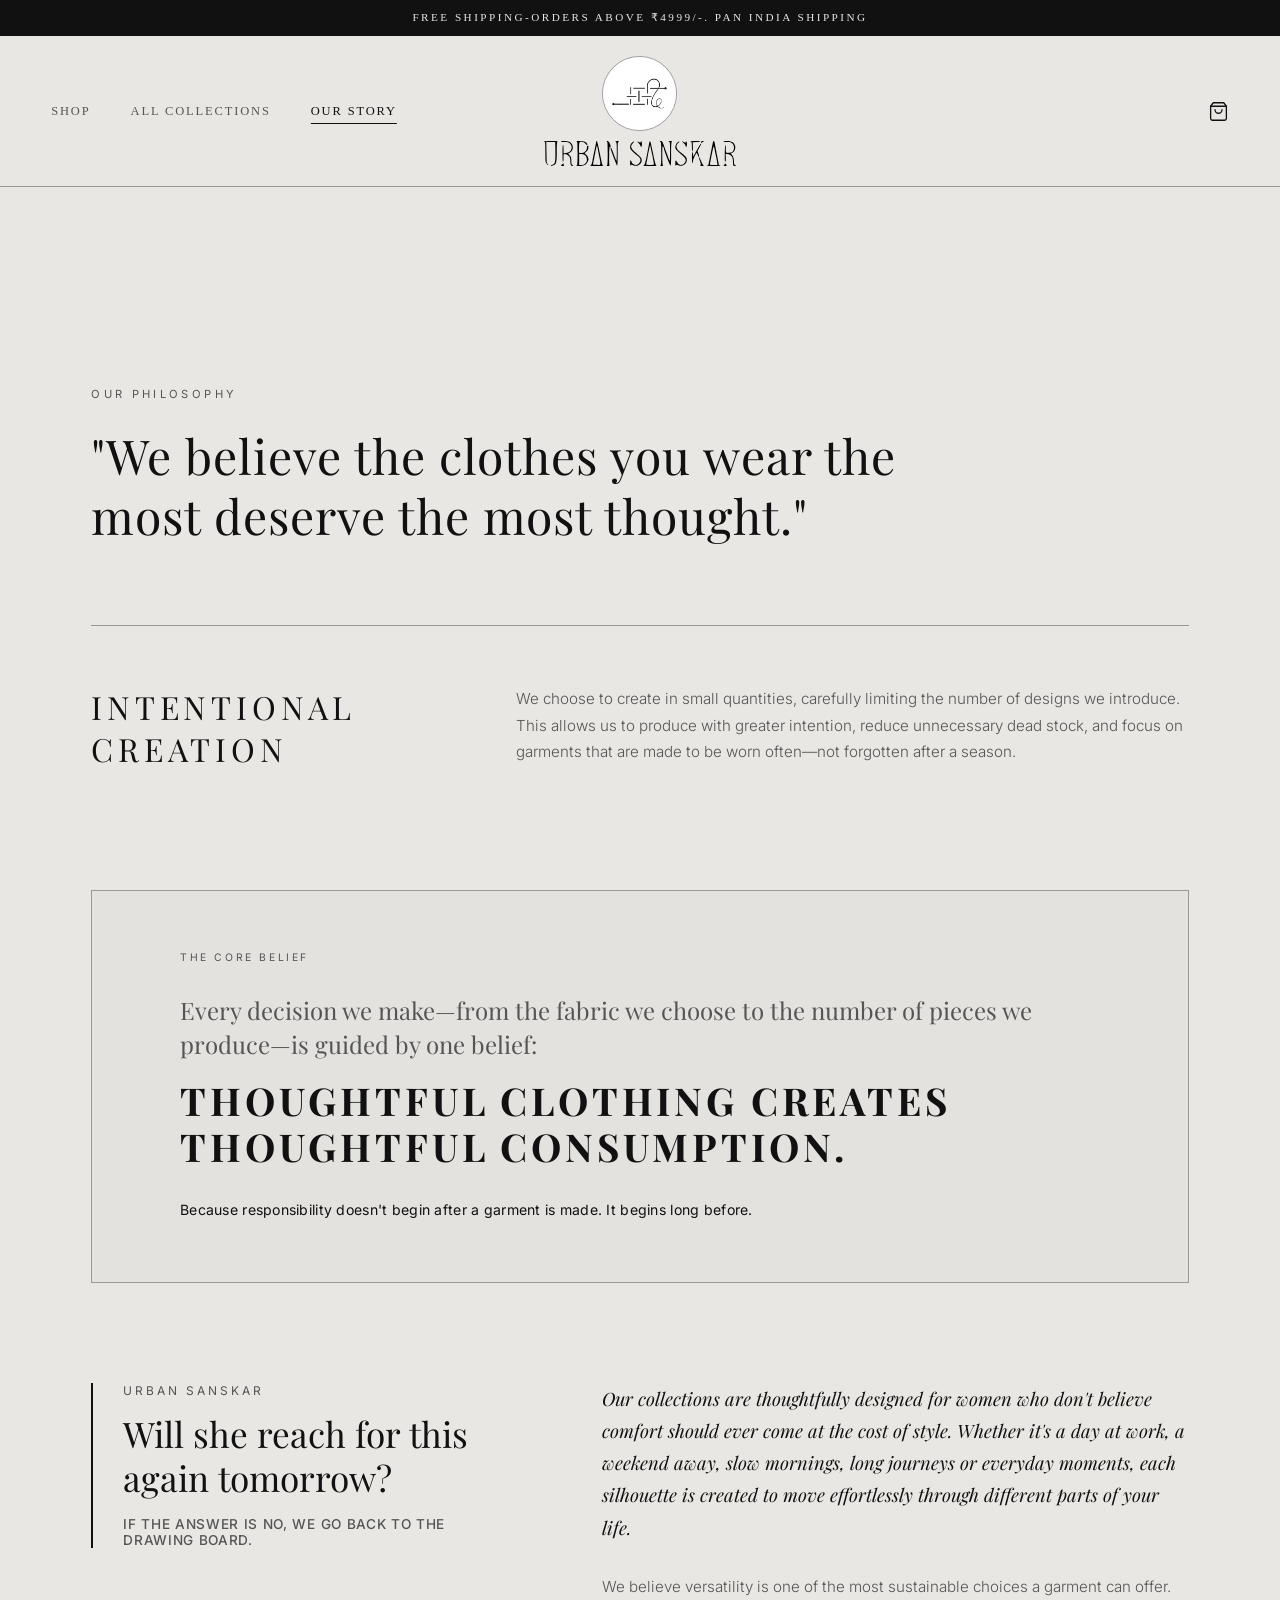
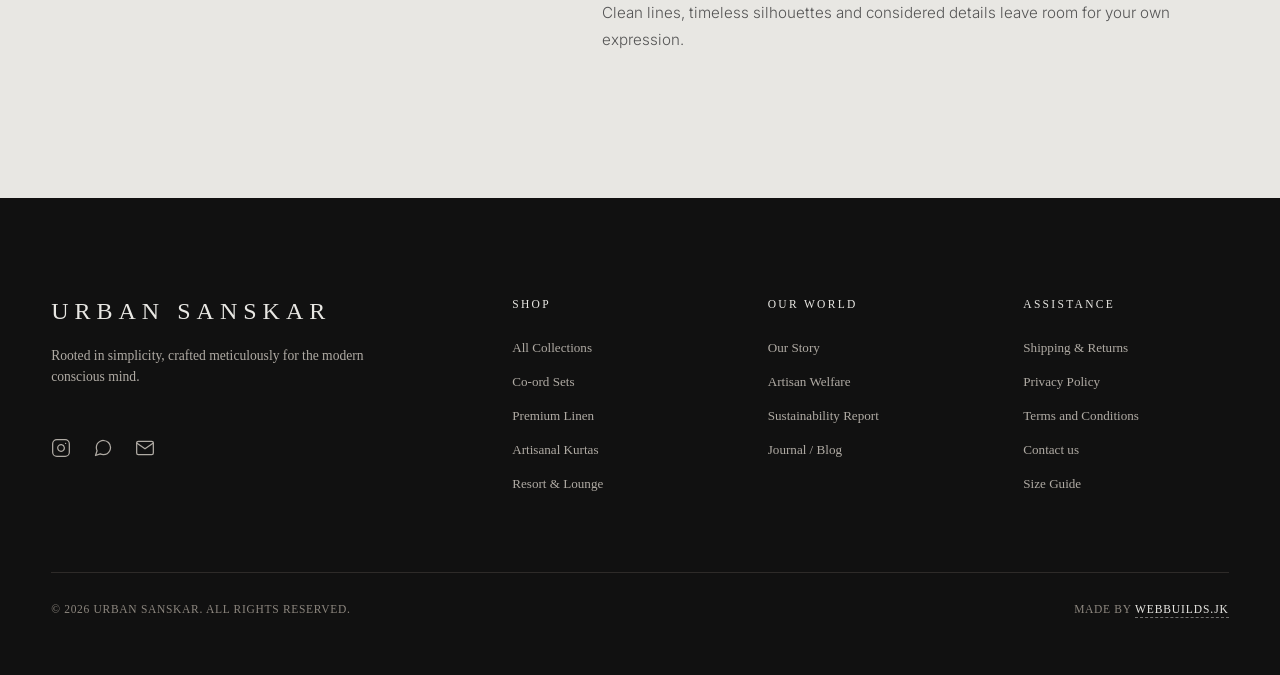
==== commit b5f52f32: "Refactor about.html for improved structure and content" ====
--- a/about.html
+++ b/about.html
@@ -45,7 +45,10 @@
                     <img src="logo.jpg" alt="Urban Sanskar Logo" class="brand-logo-img"
                         onerror="this.style.display='none'">
                 </div>
-                <h1 class="brand-name">URBAN SANSKAR</h1>
+                <h1 class="brand-name">
+
+                    <img src="logo.svg" alt="URBAN SANSKAR" class="logo-svg">
+                </h1>
             </div>
         </div>
 
@@ -223,9 +226,10 @@
                 <h5 class="footer-col-title">Assistance</h5>
                 <ul class="footer-links-list">
                     <li><a href="shipping-returns.html">Shipping & Returns</a></li>
+                    <li><a href="privacy.html">Privacy Policy</a></li>
+                    <li><a href="terms.html">Terms and Conditions</a></li>
+                    <li><a href="contact.html">Contact us</a></li>
                     <li><a href="size-guide.html">Size Guide</a></li>
-                    <li><a href="https://wa.me/919746539916" target="_blank">WhatsApp: +91 9746539916</a></li>
-                    <li><a href="tel:+919746539916">Call Support</a></li>
                 </ul>
             </div>
 
@@ -240,8 +244,7 @@
         </div>
     </footer>
 
-
     <script src="app.js"></script>
 </body>
 
-</html>+</html>
--- a/style.css
+++ b/style.css
@@ -149,14 +149,24 @@
 }
 
 .brand-name {
-    font-family: var(--font-serif);
-    font-size: 1.6rem;
-    font-weight: 400;
-    letter-spacing: 0.25em;
-    line-height: 1;
-    margin-right: -0.25em;
-    white-space: nowrap;
-    transition: var(--speed-premium);
+    display: flex;
+    align-items: center;
+    justify-content: center;
+    /* Logo ko center mein rakhne ke liye */
+    margin: 0;
+    padding: 0;
+}
+
+.logo-svg {
+    height: 25px;
+    
+    width: auto;
+    /* Isse width apne aap sahi ratio mein adjust ho jayegi */
+    display: block;
+
+    /* ⚠️ IMPORTANT TIP: Agar website ka header BLACK/DARK rang ka hai, 
+       toh niche waali line ka comment hata dena (uncomment kar dena) */
+    /* filter: invert(1); */
 }
 
 /* Right Actions Configuration */
@@ -639,9 +649,16 @@
         width: 100%;
     }
 
+    /* 🔥 FIXED: Height ko 420px se 'auto' kiya taaki container image ke hisab se adjust ho */
     .cat-image-wrapper {
-        height: 420px;
-        /* Perfect golden ratio portrait scaling on mobile viewports */
+        height: auto;
+    }
+
+    /* 🔥 FIXED: Image ko natural scale par laya aur object-fit contain kiya taaki CUT na ho */
+    .cat-image-wrapper .cat-display-img {
+        height: auto;
+        width: 100%;
+        object-fit: contain;
     }
 
     .cat-info-wrapper {
@@ -965,7 +982,7 @@
     width: 100%;
     max-width: 300px;
     box-sizing: border-box;
-     display: inline-block;
+    display: inline-block;
     text-align: center;
 }
 
@@ -2591,4 +2608,4 @@
     .product-item-price-row {
         font-size: 0.95rem;
     }
-}+}
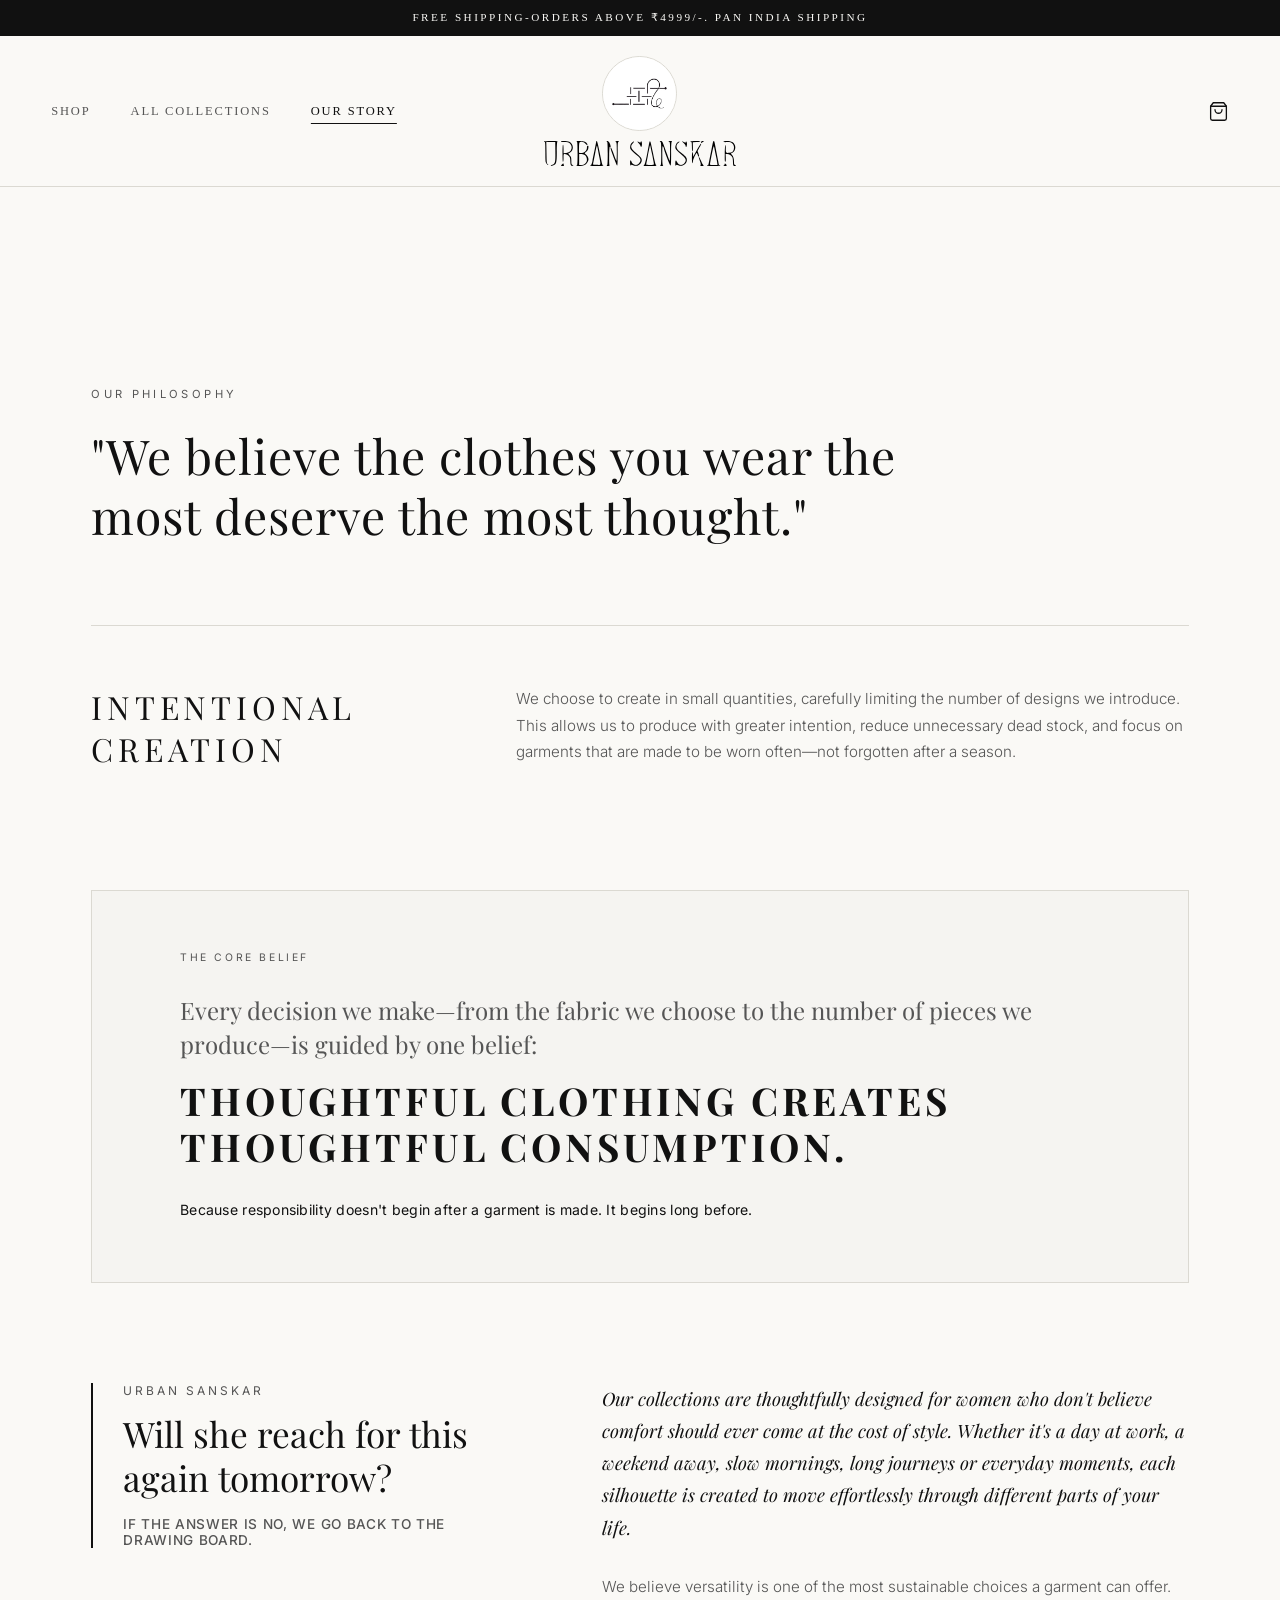
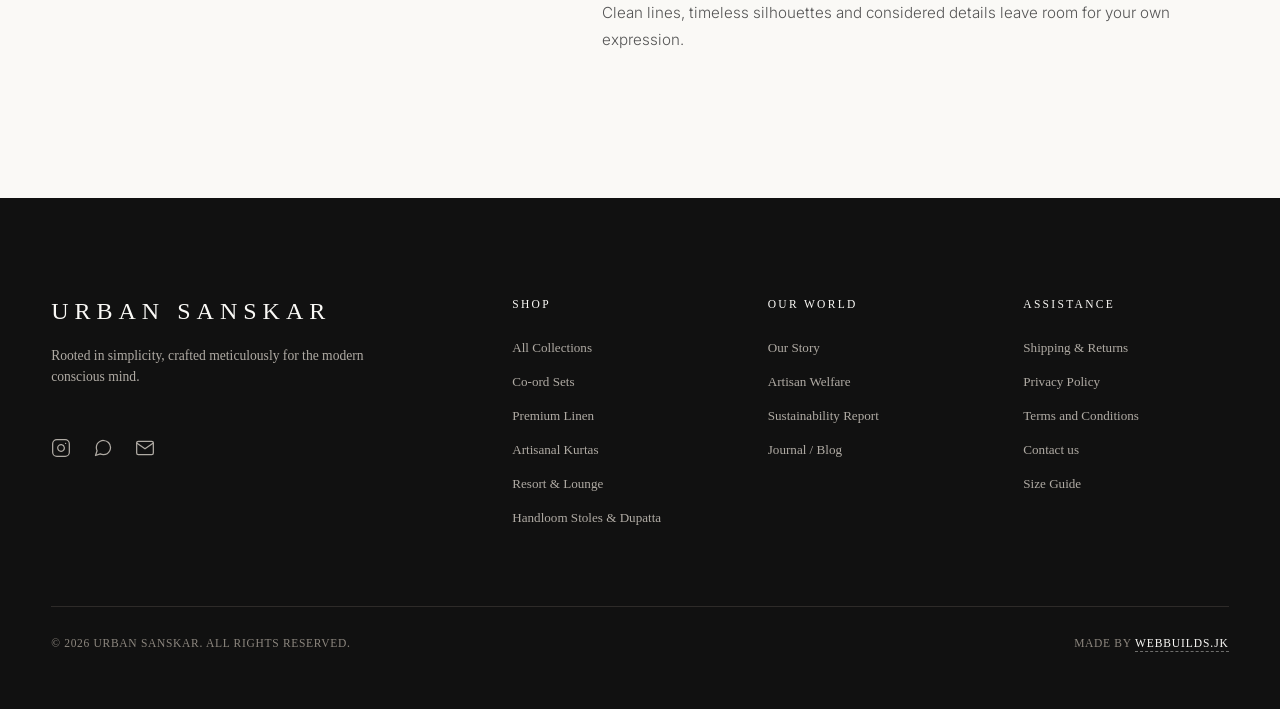
==== commit fdf28b76: "Fix HTML encoding issues in about.html" ====
--- a/about.html
+++ b/about.html
@@ -209,6 +209,7 @@
                     <li><a href="collections.html?category=premium-linen">Premium Linen</a></li>
                     <li><a href="collections.html?category=artisanal-kurtas">Artisanal Kurtas</a></li>
                     <li><a href="collections.html?category=resort-lounge">Resort & Lounge</a></li>
+                    <li><a href="collections.html?category=handloom-dupatta">Handloom Stoles & Dupatta</a></li>
                 </ul>
             </div>
 
--- a/style.css
+++ b/style.css
@@ -4,16 +4,15 @@
 :root {
     /* Brand Fonts */
     --font-brand-serif: 'Playfair Display', serif;
-    /* For that sharp Roman Wordmark look */
     --font-brand-sans: 'Inter', sans-serif;
-    /* For clean structural data */
-
-    /* Logo-inspired Color Palette */
-    --canvas-bg: #e8e7e3;
+
+    /* 🔥 LOGO-INSPIRED PREMIUM COLOR PALETTE (LINEN IVORY) */
+    --canvas-bg: #faf9f6;
+    /* Ekdum premium, saaf aur warm off-white */
     --ink-primary: #111111;
     --ink-secondary: #555555;
-    --border-fine: #999999;
-
+    --border-fine: #dbd9d2;
+    /* Light canvas ke sath border ko thoda soft kiya */
 }
 
 * {
@@ -159,7 +158,7 @@
 
 .logo-svg {
     height: 25px;
-    
+
     width: auto;
     /* Isse width apne aap sahi ratio mein adjust ho jayegi */
     display: block;
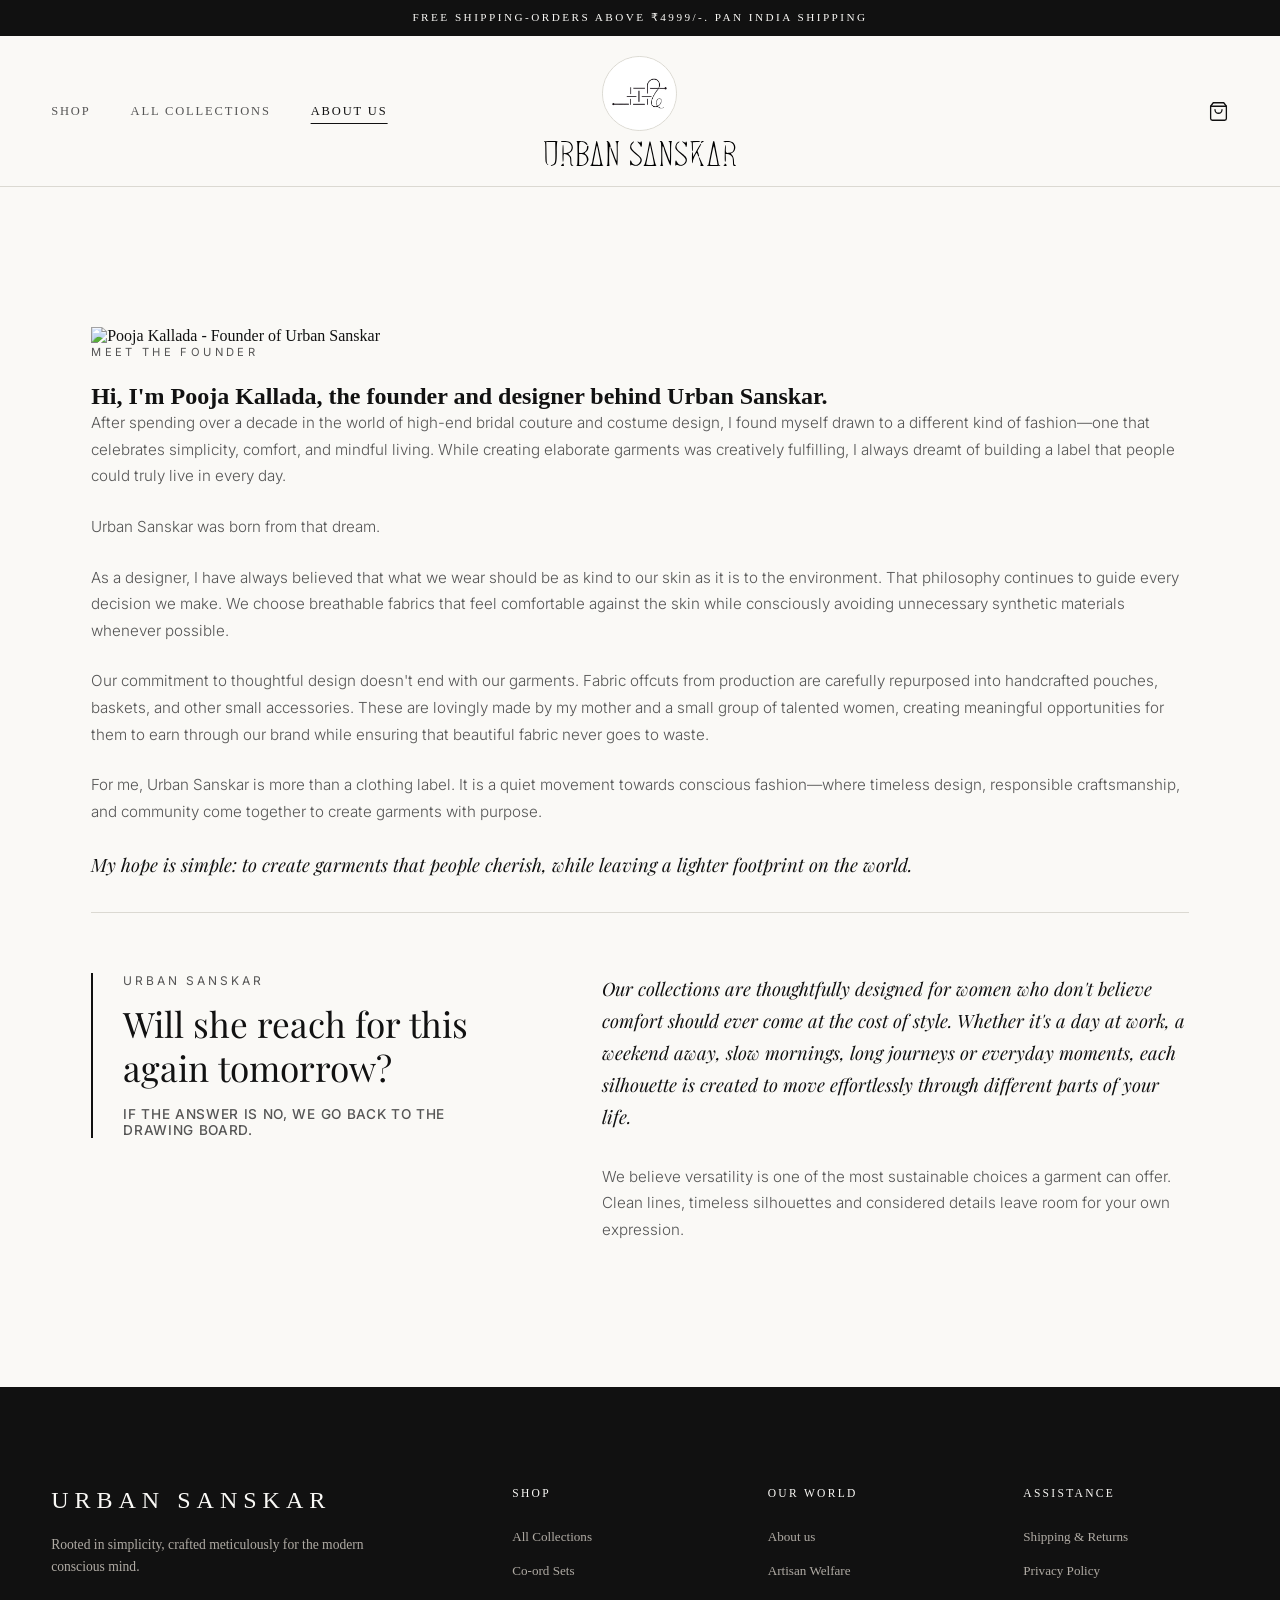
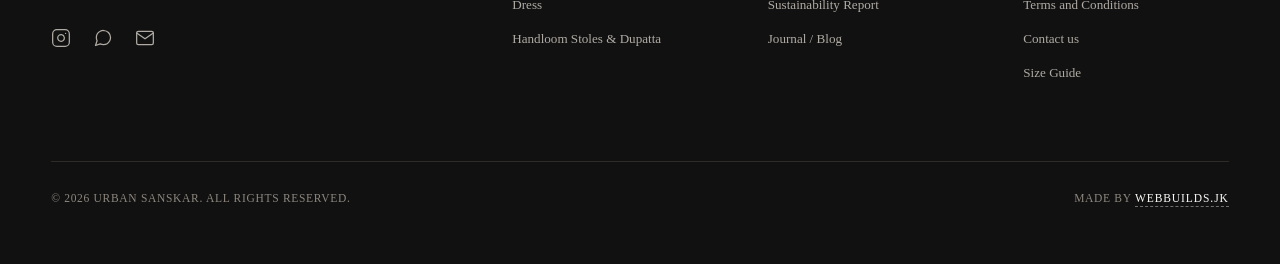
==== commit 2a869399: "Revise about.html with new content and layout Updated the content and structure of the about page to" ====
--- a/about.html
+++ b/about.html
@@ -4,7 +4,7 @@
 <head>
     <meta charset="UTF-8">
     <meta name="viewport" content="width=device-width, initial-scale=1.0">
-    <title>Our Story | Urban Sanskar</title>
+    <title>About us | Urban Sanskar</title>
     <!-- Core Brand CSS Link (Ensure path is correct) -->
     <link rel="stylesheet" href="style.css">
 </head>
@@ -34,7 +34,7 @@
             <nav class="desktop-nav">
                 <a href="index.html" class="nav-link">Shop</a>
                 <a href="collections.html" class="nav-link">All Collections</a>
-                <a href="about.html" class="nav-link active">Our Story</a>
+                <a href="about.html" class="nav-link active">About us</a>
             </nav>
         </div>
 
@@ -82,7 +82,7 @@
         <nav class="drawer-links-box">
             <a href="index.html" class="drawer-link">Shop</a>
             <a href="collections.html" class="drawer-link">All Collections</a>
-            <a href="about.html" class="drawer-link active">Our Story</a>
+            <a href="about.html" class="drawer-link active">About us</a>
             <a href="shipping-returns.html" class="drawer-link">Shipping & Returns</a>
             <a href="size-guide.html" class="drawer-link">Size Guide</a>
         </nav>
@@ -91,51 +91,67 @@
         </div>
     </div>
 
+
     <!-- MAIN EDITORIAL CONTENT -->
     <main class="about-page-workspace">
 
-        <!-- SECTION 1: EMOTIVE HERO HEADER -->
-        <section class="about-hero-editorial-zone">
-            <span class="editorial-micro-tag">Our Philosophy</span>
-            <h1 class="about-hero-bold-statement">
-                "We believe the clothes you wear the most deserve the most thought."
-            </h1>
+        <!-- SECTION 1: MEET THE FOUNDER (Premium Asymmetric Split Layout) -->
+        <section class="about-founder-editorial-zone">
+            <div class="founder-split-grid">
+
+                <!-- Left Column: High-End Editorial Image -->
+                <div class="founder-image-wrapper">
+                    <img src="founder.jpg" alt="Pooja Kallada - Founder of Urban Sanskar" class="founder-editorial-img">
+                </div>
+
+                <!-- Right Column: Narrative Storytelling -->
+                <div class="founder-narrative-content">
+                    <span class="editorial-micro-tag">Meet the Founder</span>
+                    <h1 class="founder-greeting-heading">
+                        Hi, I'm Pooja Kallada, the founder and designer behind Urban Sanskar.
+                    </h1>
+
+                    <div class="founder-story-body">
+                        <p class="story-body-main-p">
+                            After spending over a decade in the world of high-end bridal couture and costume design, I
+                            found myself drawn to a different kind of fashion—one that celebrates simplicity, comfort,
+                            and mindful living. While creating elaborate garments was creatively fulfilling, I always
+                            dreamt of building a label that people could truly live in every day.
+                        </p>
+                        <p class="story-body-main-p">
+                            Urban Sanskar was born from that dream.
+                        </p>
+                        <p class="story-body-main-p">
+                            As a designer, I have always believed that what we wear should be as kind to our skin as it
+                            is to the environment. That philosophy continues to guide every decision we make. We choose
+                            breathable fabrics that feel comfortable against the skin while consciously avoiding
+                            unnecessary synthetic materials whenever possible.
+                        </p>
+                        <p class="story-body-main-p">
+                            Our commitment to thoughtful design doesn't end with our garments. Fabric offcuts from
+                            production are carefully repurposed into handcrafted pouches, baskets, and other small
+                            accessories. These are lovingly made by my mother and a small group of talented women,
+                            creating meaningful opportunities for them to earn through our brand while ensuring that
+                            beautiful fabric never goes to waste.
+                        </p>
+                        <p class="story-body-main-p">
+                            For me, Urban Sanskar is more than a clothing label. It is a quiet movement towards
+                            conscious fashion—where timeless design, responsible craftsmanship, and community come
+                            together to create garments with purpose.
+                        </p>
+                        <p class="story-body-italic-p">
+                            My hope is simple: to create garments that people cherish, while leaving a lighter footprint
+                            on the world.
+                        </p>
+                    </div>
+                </div>
+
+            </div>
         </section>
 
         <hr class="editorial-divider">
 
-        <!-- SECTION 2: THE QUANTITY GRID (Asymmetric Text Split Layout) -->
-        <section class="about-split-grid-block">
-            <div class="grid-left-meta-title">
-                <h2>Intentional<br>Creation</h2>
-            </div>
-            <div class="grid-right-narrative-content">
-                <p class="story-body-main-p">
-                    We choose to create in small quantities, carefully limiting the number of designs we introduce. This
-                    allows us to produce with greater intention, reduce unnecessary dead stock, and focus on garments
-                    that are made to be worn often—not forgotten after a season.
-                </p>
-            </div>
-        </section>
-
-        <!-- SECTION 3: THE CORE MANIFESTO (Bold Visual Callout) -->
-        <section class="about-manifesto-banner-zone">
-            <div class="manifesto-card-frame">
-                <span class="manifesto-anchor-label">The Core Belief</span>
-                <h3 class="manifesto-core-phrase">
-                    Every decision we make—from the fabric we choose to the number of pieces we produce—is guided by one
-                    belief:
-                </h3>
-                <h2 class="manifesto-highlight-punchline">
-                    Thoughtful clothing creates thoughtful consumption.
-                </h2>
-                <p class="manifesto-sub-footer-text">
-                    Because responsibility doesn't begin after a garment is made. It begins long before.
-                </p>
-            </div>
-        </section>
-
-        <!-- SECTION 4: THE URBAN SANSKAR QUESTION (Left/Right Contrast Frame) -->
+        <!-- SECTION 2: THE URBAN SANSKAR QUESTION (RETAINED SECTION 4) -->
         <section class="about-question-split-container">
             <div class="question-identity-card">
                 <span class="brand-signature-callout">Urban Sanskar</span>
@@ -162,12 +178,13 @@
 
     </main>
 
-    <footer class="main-footer">
+    <footer class=" main-footer">
         <div class="footer-grid">
 
             <div class="footer-col-block brand-brief">
                 <h2 class="footer-brand-name">URBAN SANSKAR</h2>
-                <p class="footer-tagline">Rooted in simplicity, crafted meticulously for the modern conscious mind.
+                <p class="footer-tagline">Rooted in simplicity, crafted meticulously for the modern
+                    conscious mind.
                 </p>
 
                 <div class="footer-social-icons">
@@ -206,9 +223,7 @@
                     <li><a href="collections.html">All Collections</a></li>
                     <!-- Query parameters added to the links -->
                     <li><a href="collections.html?category=coord-sets">Co-ord Sets</a></li>
-                    <li><a href="collections.html?category=premium-linen">Premium Linen</a></li>
-                    <li><a href="collections.html?category=artisanal-kurtas">Artisanal Kurtas</a></li>
-                    <li><a href="collections.html?category=resort-lounge">Resort & Lounge</a></li>
+                    <li><a href="collections.html?category=dress">Dress</a></li>
                     <li><a href="collections.html?category=handloom-dupatta">Handloom Stoles & Dupatta</a></li>
                 </ul>
             </div>
@@ -216,7 +231,7 @@
             <div class="footer-col-block">
                 <h5 class="footer-col-title">Our World</h5>
                 <ul class="footer-links-list">
-                    <li><a href="about.html">Our Story</a></li>
+                    <li><a href="about.html">About us</a></li>
                     <li><a href="our-world.html#artisans">Artisan Welfare</a></li>
                     <li><a href="our-world.html#sustainability">Sustainability Report</a></li>
                     <li><a href="our-world.html#journal">Journal / Blog</a></li>
@@ -245,6 +260,7 @@
         </div>
     </footer>
 
+
     <script src="app.js"></script>
 </body>
 
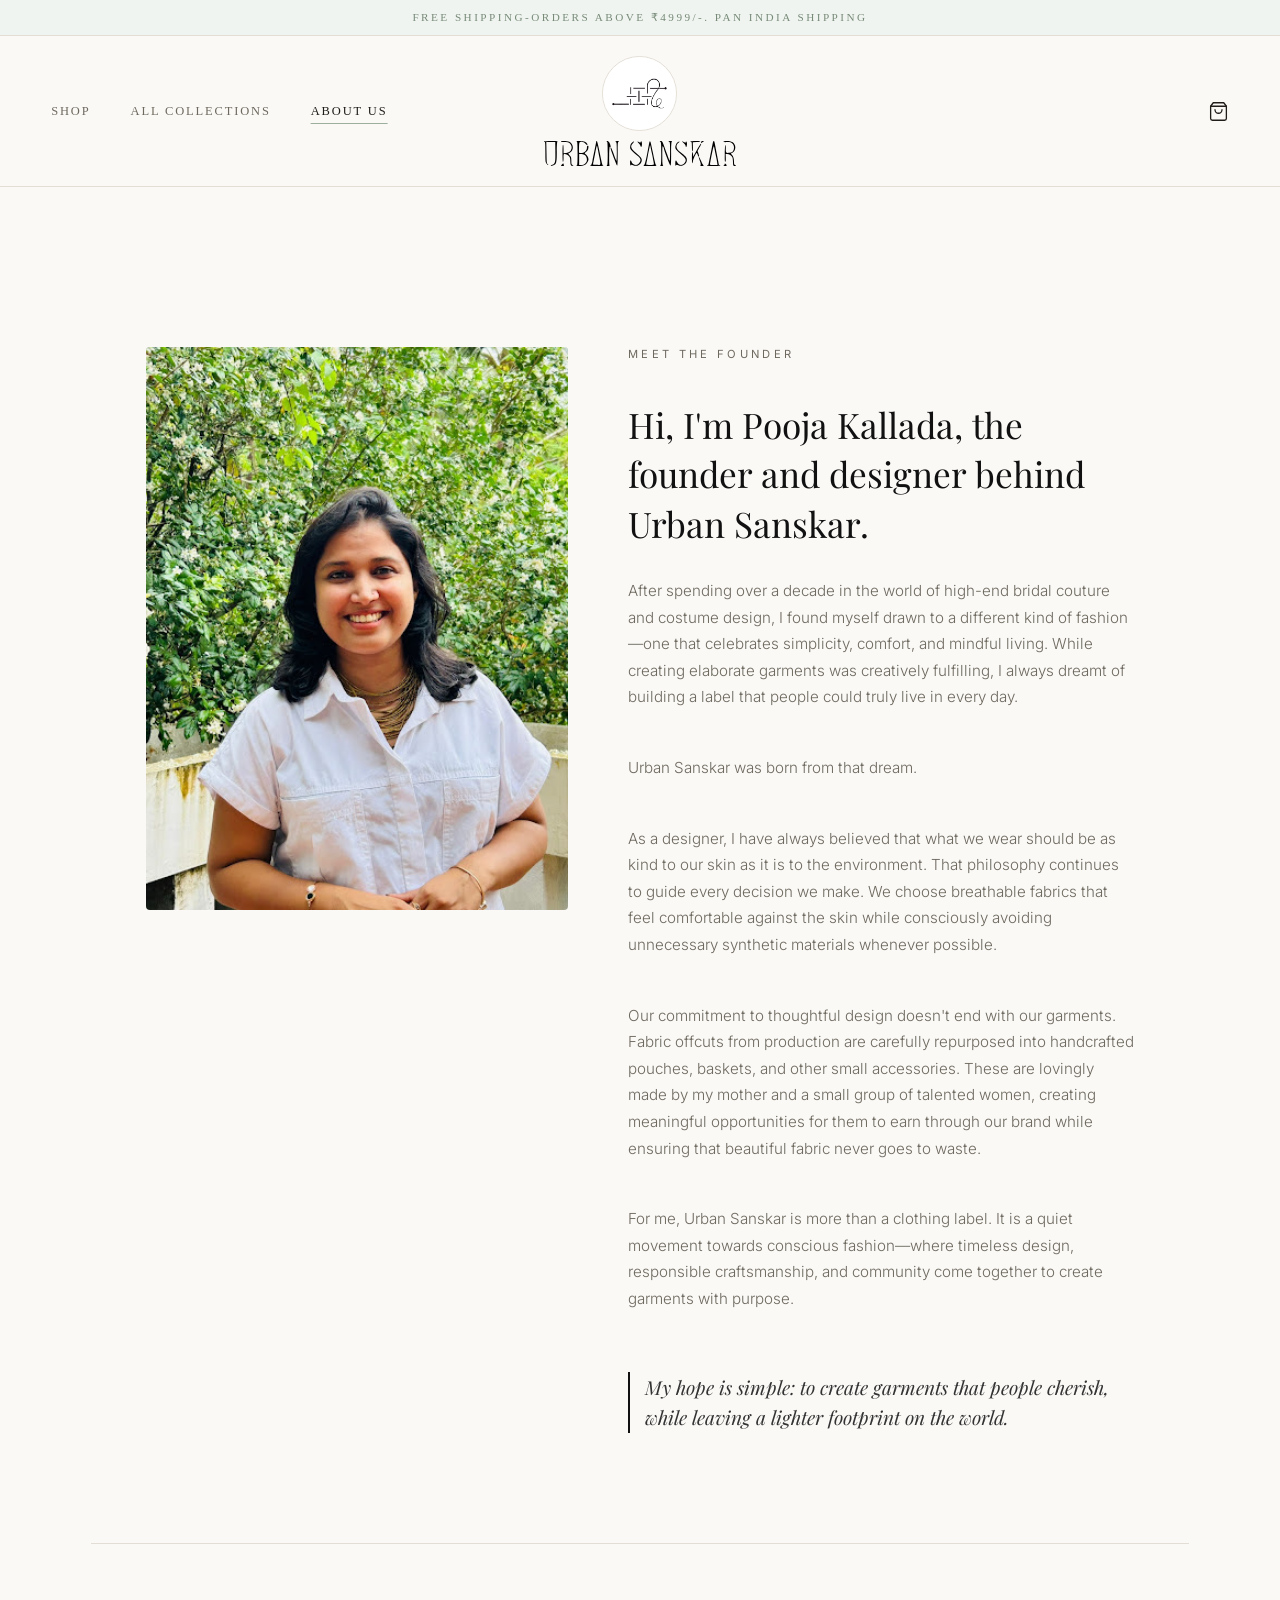
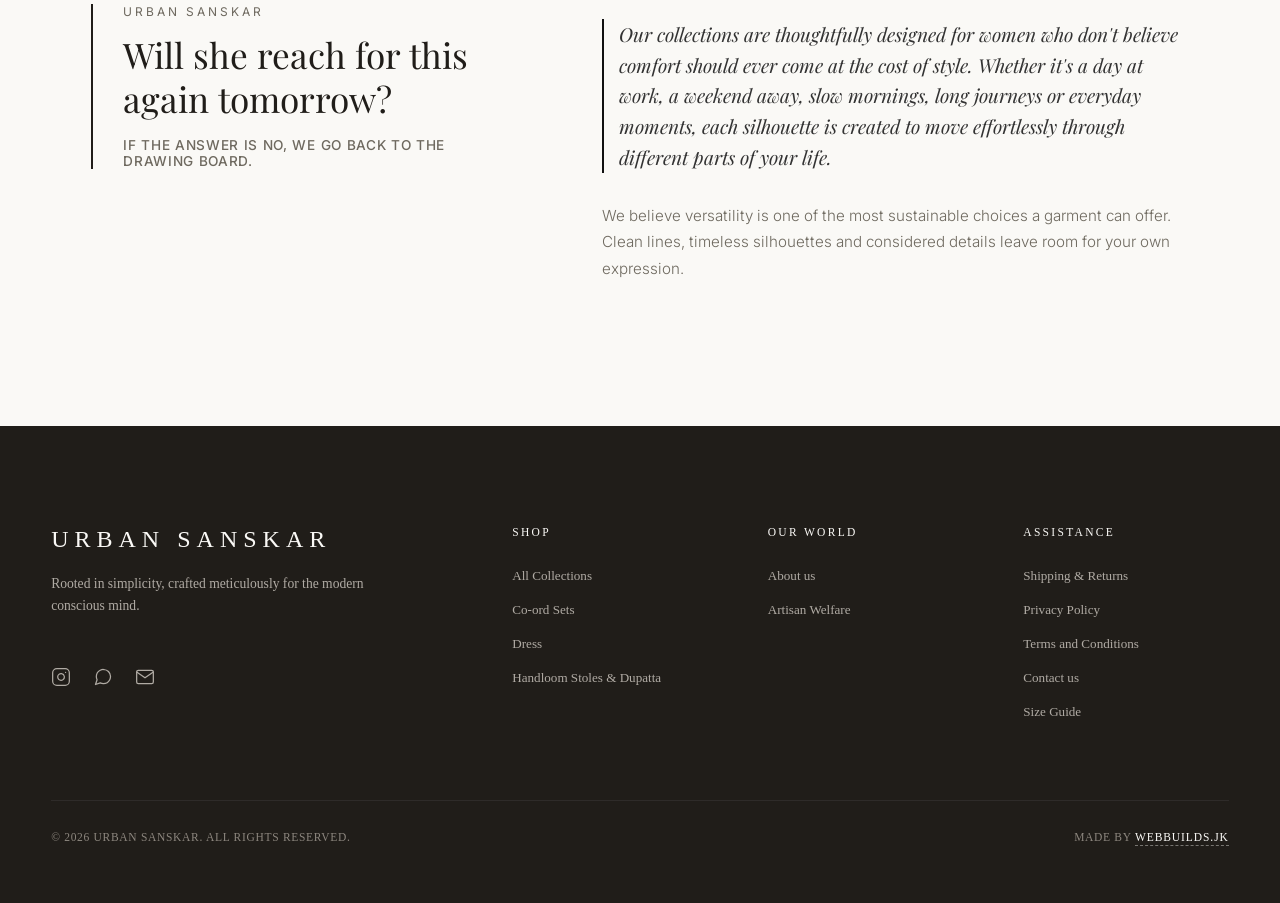
==== commit 2852edc7: "Refactor about.html structure and content" ====
--- a/about.html
+++ b/about.html
@@ -233,8 +233,8 @@
                 <ul class="footer-links-list">
                     <li><a href="about.html">About us</a></li>
                     <li><a href="our-world.html#artisans">Artisan Welfare</a></li>
-                    <li><a href="our-world.html#sustainability">Sustainability Report</a></li>
-                    <li><a href="our-world.html#journal">Journal / Blog</a></li>
+                    <!-- <li><a href="our-world.html#sustainability">Sustainability Report</a></li>
+                    <li><a href="our-world.html#journal">Journal / Blog</a></li> -->
                 </ul>
             </div>
 
--- a/style.css
+++ b/style.css
@@ -6,13 +6,27 @@
     --font-brand-serif: 'Playfair Display', serif;
     --font-brand-sans: 'Inter', sans-serif;
 
-    /* 🔥 LOGO-INSPIRED PREMIUM COLOR PALETTE (LINEN IVORY) */
+    /* FOUNDATION CANVAS */
     --canvas-bg: #faf9f6;
-    /* Ekdum premium, saaf aur warm off-white */
-    --ink-primary: #111111;
-    --ink-secondary: #555555;
-    --border-fine: #dbd9d2;
-    /* Light canvas ke sath border ko thoda soft kiya */
+    /* Warm Ivory Linen (Perfect hai, isse mat chhedo) */
+
+    /* 🖋️ TEXT COLOR REFINEMENT (Newspaper black se shifting to Luxury Ink) */
+    --ink-primary: #201d19;
+    /* Deep Espresso Black (Raw black se soft aur premium lagta hai) */
+    --ink-secondary: #6e695f;
+    /* Warm Earthy Taupe/Grey (Newsprint grey nahi lagega) */
+    --border-fine: #e3ded5;
+    /* Ultra soft linen thread color borders ke liye */
+
+    /* 🔥 THE BOUTIQUE SECRET SAUCE (Inspired by your live assets) */
+    --accent-primary: #9cb09d;
+    /* Exact Sage Green jo image_c6e833.jpg ke button me h */
+    --accent-dark: #768a77;
+    /* Deep Sage for hovers, important links and focus text */
+    --accent-tint: #f0f4f0;
+    /* Light pastel background fills, cards, or subtle sections */
+    --accent-gold: #c2a67f;
+    /* Muted Metallic/Champagne gold for small luxury highlights */
 }
 
 * {
@@ -2608,3 +2622,710 @@
         font-size: 0.95rem;
     }
 }
+
+/* Founder Section Layout */
+.about-founder-editorial-zone {
+    padding: 20px 5% 60px 5%;
+    max-width: 1200px;
+    margin: 0 auto;
+}
+
+.founder-split-grid {
+    display: grid;
+    grid-template-columns: 1fr 1.2fr;
+    gap: 60px;
+    align-items: start;
+}
+
+/* Image Block Styling */
+.founder-image-wrapper {
+    width: 100%;
+    position: sticky;
+    top: 40px;
+}
+
+.founder-editorial-img {
+    width: 100%;
+    height: auto;
+    object-fit: cover;
+    display: block;
+    border-radius: 4px;
+    /* Minimal smooth edges */
+}
+
+/* Typography & Flow */
+.founder-narrative-content {
+    display: flex;
+    flex-direction: column;
+}
+
+.founder-greeting-heading {
+    font-family: 'Playfair Display', 'Didot', 'Georgia', serif;
+    /* Matching image_82535b style */
+    font-size: 2.2rem;
+    line-height: 1.4;
+    color: #111;
+    margin: 15px 0 30px 0;
+    font-weight: 400;
+}
+
+.founder-story-body {
+    display: flex;
+    flex-direction: column;
+    gap: 20px;
+}
+
+.story-body-italic-p {
+    font-family: 'Playfair Display', serif;
+    font-style: italic;
+    font-size: 1.2rem;
+    line-height: 1.6;
+    color: #333;
+    margin-top: 15px;
+    border-left: 2px solid #111;
+    padding-left: 15px;
+}
+
+/* Mobile Responsiveness */
+@media (max-width: 768px) {
+    .founder-split-grid {
+        grid-template-columns: 1fr;
+        gap: 30px;
+    }
+
+    .founder-image-wrapper {
+        position: static;
+    }
+
+    .founder-greeting-heading {
+        font-size: 1.8rem;
+    }
+}
+
+/* Brand Values Section - Earthy Light Olive Theme */
+.brand-values-section {
+    background-color: #e9ebe0;
+    /* 🔥 Premium Muted Light Olive / Sage Color */
+    padding: 80px 5%;
+    width: 100%;
+}
+
+.values-grid {
+    display: grid;
+    grid-template-columns: repeat(3, 1fr);
+    gap: 50px;
+    max-width: 1200px;
+    margin: 0 auto;
+}
+
+.value-card {
+    display: flex;
+    flex-direction: column;
+    align-items: flex-start;
+    text-align: left;
+}
+
+/* Icon / Diamond Styling */
+.value-icon {
+    font-size: 1.1rem;
+    color: #111;
+    margin-bottom: 25px;
+}
+
+/* Heading Styling (Matching image_82d9e4 Serif Font) */
+.value-title {
+    font-family: 'Playfair Display', 'Didot', 'Georgia', serif;
+    font-size: 1.45rem;
+    font-weight: 400;
+    color: #111;
+    margin-bottom: 18px;
+    letter-spacing: -0.3px;
+}
+
+/* Body Text Styling */
+.value-text {
+    font-size: 0.95rem;
+    line-height: 1.65;
+    color: #333;
+    font-weight: 300;
+}
+
+/* Mobile Responsiveness */
+@media (max-width: 768px) {
+    .brand-values-section {
+        padding: 60px 6%;
+    }
+
+    .values-grid {
+        grid-template-columns: 1fr;
+        /* Mobile par ek ke neeche ek aayega */
+        gap: 40px;
+    }
+
+    .value-icon {
+        margin-bottom: 15px;
+    }
+}
+
+/* --- Brand Accent Color Palette From Image --- */
+:root {
+    --brand-olive: #a4b49c;
+    /* 🔥 Exact light olive tint from image_8cda6e */
+    --brand-olive-dark: #8e9e86;
+    /* Slightly darker for hover interactions */
+    --text-dark: #222222;
+    --border-light: #e5e5e5;
+}
+
+/* Base Adjustments to kill the "Journal" vibe */
+.panel-collection-tag {
+    font-size: 0.8rem;
+    text-transform: uppercase;
+    letter-spacing: 0.15em;
+    color: #777;
+    display: block;
+    margin-bottom: 8px;
+}
+
+.panel-product-title {
+    font-family: 'Playfair Display', serif;
+    font-size: 2rem;
+    font-weight: 400;
+    color: var(--text-dark);
+    margin-bottom: 12px;
+}
+
+/* Size Options Accent Overrides */
+/* Note: Make sure your JS adds an '.active' or '.selected' class to the active size button */
+.size-options-wrapper button.selected,
+.size-options-wrapper button.active {
+    background-color: var(--brand-olive) !important;
+    border-color: var(--brand-olive) !important;
+    color: #ffffff !important;
+}
+
+/* --- Premium Buttons Styling --- */
+.purchase-action-system {
+    display: grid;
+    grid-template-columns: 1fr 1fr;
+    gap: 15px;
+    margin: 30px 0;
+}
+
+.purchase-action-system button {
+    padding: 16px 20px;
+    font-size: 0.95rem;
+    text-transform: uppercase;
+    letter-spacing: 0.08em;
+    font-weight: 500;
+    border-radius: 2px;
+    cursor: pointer;
+    transition: all 0.3s ease;
+}
+
+/* Add to Bag: Elegant Outline style using brand color */
+.action-btn-bag {
+    background-color: transparent;
+    border: 1.5px solid var(--brand-olive);
+    color: var(--brand-olive);
+}
+
+.action-btn-bag:hover {
+    background-color: rgba(164, 180, 156, 0.1);
+}
+
+/* Buy It Now: Full solid brand color */
+.action-btn-checkout {
+    background-color: var(--brand-olive);
+    border: none;
+    color: #ffffff;
+}
+
+.action-btn-checkout:hover {
+    background-color: var(--brand-olive-dark);
+}
+
+/* --- Clean Modern Accordions (No More Default Ugly Elements) --- */
+.specs-accordion-block {
+    margin-top: 35px;
+    border-top: 1px solid var(--border-light);
+}
+
+.premium-accordion-item {
+    border-bottom: 1px solid var(--border-light);
+    padding: 16px 0;
+}
+
+.accordion-trigger {
+    font-size: 0.9rem;
+    font-weight: 500;
+    text-transform: uppercase;
+    letter-spacing: 0.05em;
+    color: var(--text-dark);
+    cursor: pointer;
+    list-style: none;
+    /* Removes standard browser arrow */
+    display: flex;
+    justify-content: space-between;
+    align-items: center;
+}
+
+/* Custom indicator instead of standard black triangle */
+.accordion-trigger::-webkit-details-marker {
+    display: none;
+    /* Safari fix */
+}
+
+.accordion-trigger::after {
+    content: '+';
+    font-size: 1.2rem;
+    font-weight: 300;
+    transition: transform 0.3s ease;
+}
+
+.premium-accordion-item[open] .accordion-trigger::after {
+    content: '—';
+}
+
+/* Content area styling */
+.accordion-inner-content {
+    padding-top: 14px;
+    line-height: 1.7;
+    color: #4a4a4a;
+    font-size: 0.95rem;
+}
+
+.accordion-inner-content p {
+    margin: 0 0 8px 0;
+}
+
+.wash-care-intro {
+    color: #777;
+    font-size: 0.9rem;
+    margin-bottom: 12px !important;
+}
+
+.wash-care-list {
+    margin: 0;
+    padding-left: 18px;
+    line-height: 1.8;
+}
+
+/* 🔥 FIX: Size buttons par hover karne par black color hatane ke liye */
+.size-options-wrapper button {
+    transition: all 0.2s ease;
+    /* Hover ko smooth banane ke liye */
+}
+
+/* Jab user normal button par mouse le jaye (Not Selected) */
+.size-options-wrapper button:hover {
+    border-color: var(--brand-olive) !important;
+    color: var(--brand-olive) !important;
+    background-color: rgba(164, 180, 156, 0.1) !important;
+    /* Light olive tint background */
+}
+
+/* Jab button already SELECTED ho, tab hover karne par black na ho, thoda dark green hi rahe */
+.size-options-wrapper button.selected:hover,
+.size-options-wrapper button.active:hover {
+    background-color: var(--brand-olive-dark) !important;
+    border-color: var(--brand-olive-dark) !important;
+    color: #ffffff !important;
+}
+
+/* 🔥 FIX: Accordion ke andar ka saara text italic se normal karne ke liye */
+.accordion-inner-content,
+.accordion-inner-content p,
+.accordion-inner-content span,
+.accordion-inner-content strong,
+.panel-description {
+    font-style: normal !important;
+    /* Ye har tarah ke italic text ko zabardasti normal kar dega */
+}
+
+/* --- Global Accent Palette --- */
+:root {
+    --brand-olive: #a4b49c;
+    --brand-olive-dark: #8e9e86;
+    --text-charcoal: #232623;
+    /* Pure black se badal kar premium charcoal */
+    --border-light: #eeeeee;
+}
+
+/* 1. Text Colors Code - Chained with Parent to beat old styles */
+.product-info-panel-wing .panel-product-title,
+.product-info-panel-wing .current-price,
+.product-info-panel-wing .accordion-trigger {
+    color: var(--text-charcoal);
+}
+
+/* 2. Top Collection Tag - Muted Olive Theme */
+.product-info-panel-wing .panel-collection-tag {
+    color: var(--brand-olive);
+    font-weight: 600;
+    font-size: 0.78rem;
+}
+
+/* 3. Size Buttons Hover Override (No !important) */
+.product-info-panel-wing .size-options-wrapper button {
+    transition: all 0.2s ease;
+}
+
+.product-info-panel-wing .size-options-wrapper button:hover {
+    border-color: var(--brand-olive);
+    color: var(--brand-olive);
+    background-color: rgba(164, 180, 156, 0.1);
+}
+
+/* Selected Size State Override */
+.product-info-panel-wing .size-options-wrapper button.selected,
+.product-info-panel-wing .size-options-wrapper button.active {
+    background-color: var(--brand-olive);
+    border-color: var(--brand-olive);
+    color: #ffffff;
+}
+
+.product-info-panel-wing .size-options-wrapper button.selected:hover,
+.product-info-panel-wing .size-options-wrapper button.active:hover {
+    background-color: var(--brand-olive-dark);
+    border-color: var(--brand-olive-dark);
+    color: #ffffff;
+}
+
+/* 4. Accordion Hover Interactions */
+.product-info-panel-wing .premium-accordion-item:hover .accordion-trigger,
+.product-info-panel-wing .premium-accordion-item:hover .accordion-trigger::after {
+    color: var(--brand-olive);
+}
+
+/* 5. Clean Strict Policy Badge */
+.product-info-panel-wing .premium-accordion-item .strict-policy-badge {
+    background-color: #5d6659;
+    color: #ffffff;
+    border-radius: 1px;
+    padding: 3px 8px;
+    font-size: 0.75rem;
+    letter-spacing: 0.05em;
+    display: inline-block;
+}
+
+/* 🟢 NEW ARRIVALS SPACING FIX */
+.new-arrivals-section {
+    margin-top: 180px;
+    /* Top banner se perfect luxury gap */
+    margin-bottom: 80px;
+    /* Niche waale section ke saath proper balance */
+    padding: 0 40px;
+    /* Side ki lining ko maintain rakhne ke liye */
+    box-sizing: border-box;
+}
+
+/* Agar screen chhoti ho (Mobile ke liye responsive check) */
+@media (max-width: 768px) {
+    .new-arrivals-section {
+        margin-top: 40px;
+        margin-bottom: 40px;
+        padding: 0 20px;
+    }
+}
+
+/* 🟢 NEW ARRIVALS & BEST SELLERS STRUCTURAL SYNC */
+
+/* 1. New Arrivals ka custom side padding reset karo aur sirf vertical margins rakho */
+.new-arrivals-section {
+    margin-top: 90px;
+    /* Banner se clean luxury gap */
+    margin-bottom: 50px;
+    /* Best sellers section se gap */
+    padding: 0;
+    /* ❌ Side padding hata di taaki ye best-sellers ke layout ko follow kare */
+}
+
+/* 2. Dono sections ko group karo taaki layout and width properties hamesha identical rahein */
+.new-arrivals-section,
+.best-sellers-section {
+    /* Agar aapke best-sellers par koi alag se max-width ya padding hai, 
+       toh dono sections ab use perfectly share karenge */
+    width: 100%;
+    box-sizing: border-box;
+}
+
+/* 3. Slider Header Wrapper Sync */
+.new-arrivals-section .slider-header-wrapper,
+.best-sellers-section .slider-header-wrapper {
+    display: flex;
+    justify-content: space-between;
+    align-items: flex-end;
+    /* Headings aur arrows ko base-aligned rakhne ke liye */
+    width: 100%;
+}
+
+.intro-sub {
+    color: var(--accent-gold);
+    letter-spacing: 0.15em;
+    font-weight: 600;
+}
+
+/* ==========================================================================
+   🎨 BOUTIQUE COLOR OVERRIDES (Clean Cascade - Paste at the very bottom)
+   ========================================================================== */
+
+/* Announcement Bar Colors */
+.announcement-bar {
+    background-color: var(--accent-tint);
+    color: var(--accent-dark);
+    border-bottom: 1px solid var(--border-fine);
+}
+
+/* Navbar Base Colors */
+.main-header {
+    background-color: var(--canvas-bg);
+    border-bottom: 1px solid var(--border-fine);
+    color: var(--ink-primary);
+}
+
+/* Desktop Links Colors */
+.nav-link {
+    color: var(--ink-secondary);
+}
+
+.nav-link:hover {
+    color: var(--accent-dark);
+}
+
+.nav-link.active {
+    color: var(--ink-primary);
+}
+
+.nav-link.active::after {
+    background-color: var(--accent-primary);
+}
+
+/* Icons & Hamburger Colors */
+.menu-toggle-btn {
+    color: var(--ink-primary);
+}
+
+.menu-toggle-btn:hover,
+.cart-toggle-handle:hover {
+    color: var(--accent-dark);
+}
+
+.cart-badge-dot {
+    background-color: var(--accent-dark);
+    color: #ffffff;
+}
+
+/* Mobile Navigation Drawer Colors */
+.mobile-navigation-drawer {
+    background-color: var(--canvas-bg);
+}
+
+.drawer-header {
+    border-bottom: 1px solid var(--border-fine);
+}
+
+.drawer-title {
+    color: var(--accent-gold);
+}
+
+.close-drawer-btn:hover {
+    color: var(--accent-dark);
+}
+
+/* Mobile Drawer Links Colors */
+.drawer-link {
+    color: var(--ink-primary);
+}
+
+.drawer-link:hover {
+    color: var(--accent-dark);
+    background-color: var(--accent-tint);
+}
+
+.drawer-link.active {
+    color: var(--accent-dark);
+    background-color: var(--accent-tint);
+    border-left: 3px solid var(--accent-primary);
+}
+
+/* Drawer Footer Colors */
+.drawer-footer {
+    border-top: 1px solid var(--border-fine);
+    background-color: var(--accent-tint);
+}
+
+.drawer-footer p {
+    color: var(--ink-secondary);
+}
+
+/* ==========================================================================
+   🛍️ PRODUCT SLIDER SECTIONS COLOR UPGRADE
+   ========================================================================== */
+
+/* Main Headings Upgrade (Soft Luxury Espresso Ink) */
+.slider-main-heading {
+    color: var(--ink-primary);
+}
+
+/* Slider Arrow Controls - Rest State */
+.slider-arrow-btn {
+    color: var(--ink-secondary);
+    border-color: var(--border-fine);
+    background-color: transparent;
+    transition: all 0.3s cubic-bezier(0.4, 0, 0.2, 1);
+}
+
+/* Slider Arrow Controls - Hover State (Boutique Sage Green Fade) */
+.slider-arrow-btn:hover {
+    color: var(--accent-dark);
+    background-color: var(--accent-tint);
+    border-color: var(--accent-primary);
+}
+
+/* Inline Loading Text Override */
+/* (Yahan !important zaroori hai kyunki HTML me inline 'color: #888' likha hua hai) */
+.product-slider-track>div {
+    color: var(--ink-secondary) !important;
+}
+
+/* ==========================================================================
+   🏷️ EDITORIAL CATEGORIES SECTION COLOR UPGRADE (Bottom Overrides)
+   ========================================================================== */
+
+/* Main Intro Heading (Deep Espresso Ink) */
+.intro-main-heading {
+    color: var(--ink-primary);
+}
+
+/* Category Serial Numbers (Matching with your Golden Intro) */
+.cat-count {
+    color: var(--accent-gold);
+}
+
+/* Category Title & Descriptions */
+.cat-title {
+    color: var(--ink-primary);
+}
+
+.cat-description {
+    color: var(--ink-secondary);
+}
+
+/* Explore/Action Buttons - Rest State */
+.cat-action-link-btn {
+    color: var(--ink-primary);
+    border-color: var(--border-fine);
+    background-color: transparent;
+    /* Clean transparent canvas */
+    transition: all 0.3s cubic-bezier(0.4, 0, 0.2, 1);
+}
+
+/* Explore/Action Buttons - Hover State (Luxury Sage Green Fill Shift) */
+.cat-action-link-btn:hover {
+    color: #ffffff;
+    background-color: var(--accent-dark);
+    border-color: var(--accent-dark);
+}
+
+/* ==========================================================================
+   📱 MOBILE TAP HIGHLIGHT REMOVAL (Premium Feel Fix)
+   ========================================================================== */
+
+/* 1. Mobile par click karne par aane wala ganda blue overlay block karne ke liye */
+* {
+    -webkit-tap-highlight-color: transparent;
+}
+
+/* 2. Click karne ke baad jo default sharp blue outline/border reh jati hai, use hatane ke liye */
+input:focus,
+button:focus,
+a:focus,
+textarea:focus {
+    outline: none;
+}
+
+/* ==========================================================================
+   📨 NEWSLETTER / WHATSAPP HUB COLOR UPGRADE (Bottom Overrides)
+   ========================================================================== */
+
+/* Full Section Background (Soft Organic Linen Layer) */
+.newsletter-section {
+    background-color: var(--accent-tint);
+    border-top: 1px solid var(--border-fine);
+    border-bottom: 1px solid var(--border-fine);
+}
+
+/* Subtitle (The Inner Circle) - Keeping it Ancient Gold */
+.news-sub {
+    color: var(--accent-gold);
+}
+
+/* Main Heading (Soft Luxury Espresso Ink) */
+.news-title {
+    color: var(--ink-primary);
+}
+
+/* Description Text (Warm Earthy Taupe) */
+.news-desc {
+    color: var(--ink-secondary);
+}
+
+/* WhatsApp CTA Button - Rest State (Premium Sage Green) */
+/* (Standard cheap neon green use nahi karenge, premium deep sage look denge) */
+.news-submit-btn {
+    background-color: var(--accent-dark);
+    color: #ffffff;
+    border: 1px solid var(--accent-dark);
+    transition: all 0.3s cubic-bezier(0.4, 0, 0.2, 1);
+}
+
+/* WhatsApp CTA Button - Hover State (Shifting to Deep Espresso) */
+.news-submit-btn:hover {
+    background-color: var(--ink-primary);
+    border-color: var(--ink-primary);
+    color: var(--canvas-bg);
+}
+
+/* ==========================================================================
+   🛍️ COLLECTIONS WORKSPACE & FILTER CHIPS COLOR UPGRADE
+   ========================================================================== */
+
+/* Page Title (Deep Espresso Ink - Soft Luxury Vibe) */
+.collections-main-title {
+    color: var(--ink-primary);
+}
+
+/* Tagline Description (Warm Earthy Taupe) */
+.collections-tagline {
+    color: var(--ink-secondary);
+}
+
+/* Filter Navigation Bar Border (Fine separation line) */
+.filter-navigation-bar {
+    border-bottom: 1px solid var(--border-fine);
+}
+
+/* Filter Chips - Rest State (Clean, Lightweight & Unfinished Linen Look) */
+.filter-chip {
+    background-color: transparent;
+    color: var(--ink-secondary);
+    border: 1px solid var(--border-fine);
+    transition: all 0.3s cubic-bezier(0.4, 0, 0.2, 1);
+}
+
+/* Filter Chips - Hover State (Subtle Organic Blend) */
+.filter-chip:hover {
+    color: var(--accent-dark);
+    background-color: var(--accent-tint);
+    border-color: var(--accent-primary);
+}
+
+/* Filter Chips - Active State (The Real Hero Boutique Shot) */
+/* Jab koi category active hogi, toh wo exact tumhare Sage Green look me blend ho jayegi */
+.filter-chip.active {
+    background-color: var(--accent-dark);
+    color: #ffffff;
+    border-color: var(--accent-dark);
+}
+
